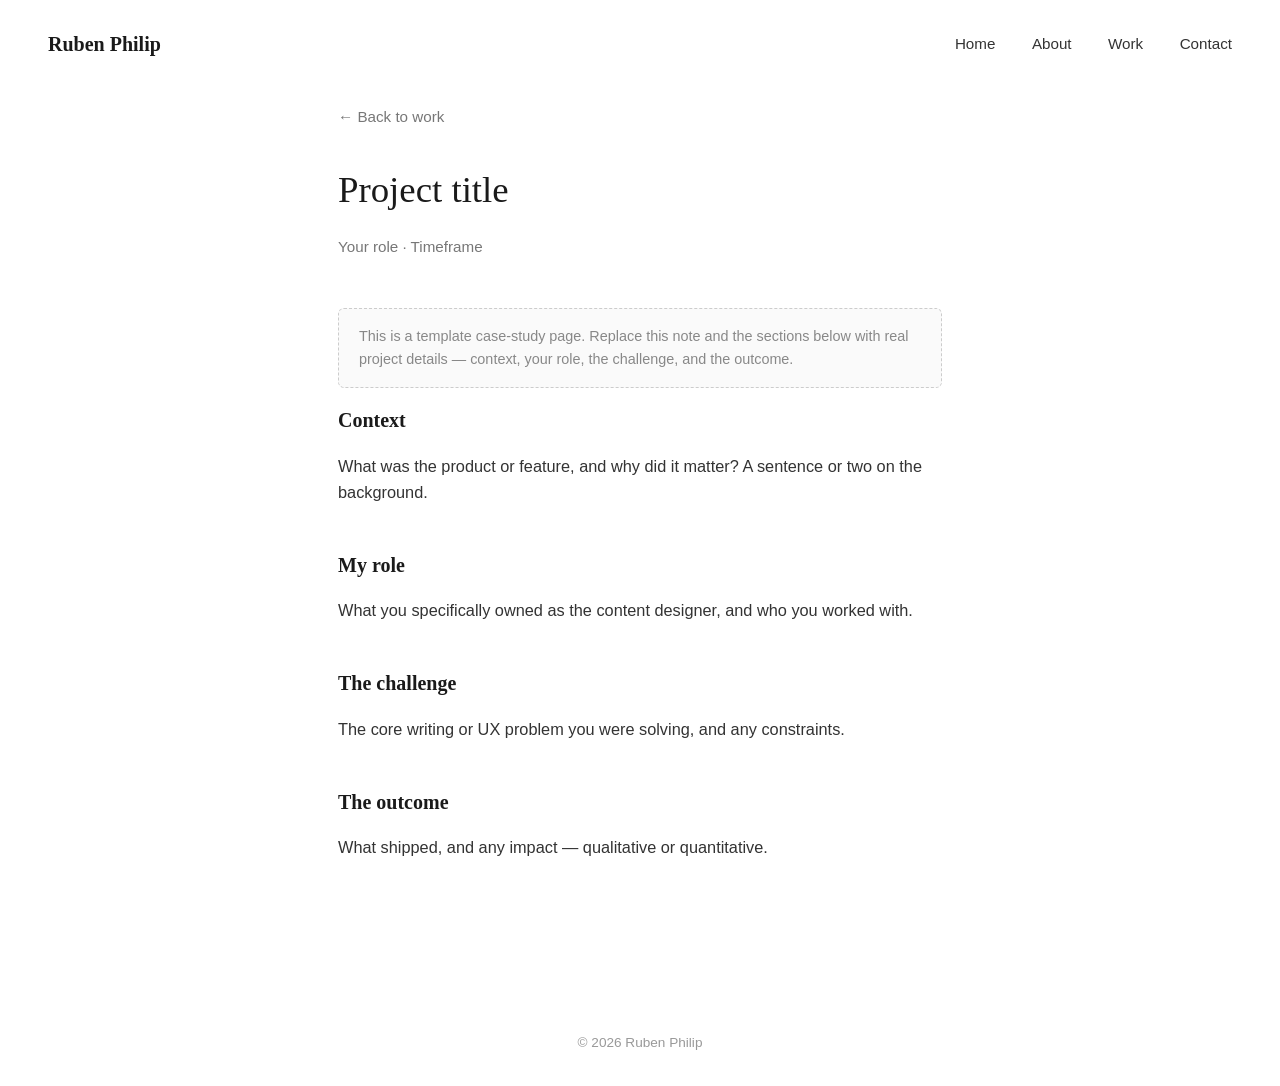
==== work/project-1.html @ 494e3fcb "Create project-1.html" ====
<!DOCTYPE html>
<html lang="en">
<head>
<meta charset="UTF-8">
<meta name="viewport" content="width=device-width, initial-scale=1.0">
<title>Project title – Ruben Philip</title>
<style>
  * { box-sizing: border-box; }
  body {
    margin: 0;
    color: #1a1a1a;
    background: #ffffff;
    font-family: Georgia, 'Times New Roman', serif;
    line-height: 1.6;
  }
  .nav {
    display: flex;
    justify-content: space-between;
    align-items: center;
    padding: 1.75rem 3rem;
    font-family: -apple-system, BlinkMacSystemFont, 'Segoe UI', Arial, sans-serif;
  }
  .nav .brand {
    font-family: Georgia, 'Times New Roman', serif;
    font-weight: 700;
    font-size: 1.25rem;
    color: #1a1a1a;
    text-decoration: none;
  }
  .nav .links a {
    color: #333;
    text-decoration: none;
    margin-left: 2rem;
    font-size: 0.95rem;
  }
  .nav .links a:hover { text-decoration: underline; }

  main {
    max-width: 700px;
    margin: 0 auto;
    padding: 1rem 3rem 6rem;
  }
  .back-link {
    display: inline-block;
    font-family: -apple-system, BlinkMacSystemFont, 'Segoe UI', Arial, sans-serif;
    color: #777;
    text-decoration: none;
    font-size: 0.95rem;
    margin-bottom: 2rem;
  }
  .back-link:hover { color: #1a1a1a; }

  h1 {
    font-size: 2.3rem;
    font-weight: 400;
    margin: 0 0 0.75rem;
  }
  .case-meta {
    font-family: -apple-system, BlinkMacSystemFont, 'Segoe UI', Arial, sans-serif;
    color: #777;
    font-size: 0.95rem;
    margin-bottom: 3rem;
  }

  section { margin-bottom: 2.75rem; }
  section h2 {
    font-size: 1.25rem;
    font-weight: 700;
    margin-bottom: 0.75rem;
  }
  section p {
    font-family: -apple-system, BlinkMacSystemFont, 'Segoe UI', Arial, sans-serif;
    color: #333;
    font-size: 1.02rem;
  }
  .placeholder-note {
    font-family: -apple-system, BlinkMacSystemFont, 'Segoe UI', Arial, sans-serif;
    background: #fafafa;
    border: 1px dashed #ccc;
    padding: 1rem 1.25rem;
    color: #888;
    font-size: 0.9rem;
    border-radius: 6px;
  }

  footer {
    font-family: -apple-system, BlinkMacSystemFont, 'Segoe UI', Arial, sans-serif;
    text-align: center;
    padding: 2rem;
    color: #999;
    font-size: 0.85rem;
  }

  @media (max-width: 720px) {
    .nav { padding: 1.25rem 1.5rem; }
    .nav .links a { margin-left: 1rem; }
    main { padding: 1rem 1.5rem 4rem; }
  }
</style>
</head>
<body>
  <nav class="nav">
    <a class="brand" href="../index.html">Ruben Philip</a>
    <div class="links">
      <a href="../index.html">Home</a>
      <a href="../index.html#about">About</a>
      <a href="../index.html#work">Work</a>
      <a href="../index.html#contact">Contact</a>
    </div>
  </nav>

  <main>
    <a class="back-link" href="../index.html#work">← Back to work</a>
    <h1>Project title</h1>
    <p class="case-meta">Your role · Timeframe</p>

    <div class="placeholder-note">
      This is a template case-study page. Replace this note and the sections below with real project details — context, your role, the challenge, and the outcome.
    </div>

    <section>
      <h2>Context</h2>
      <p>What was the product or feature, and why did it matter? A sentence or two on the background.</p>
    </section>

    <section>
      <h2>My role</h2>
      <p>What you specifically owned as the content designer, and who you worked with.</p>
    </section>

    <section>
      <h2>The challenge</h2>
      <p>The core writing or UX problem you were solving, and any constraints.</p>
    </section>

    <section>
      <h2>The outcome</h2>
      <p>What shipped, and any impact — qualitative or quantitative.</p>
    </section>
  </main>

  <footer>© 2026 Ruben Philip</footer>
</body>
</html>
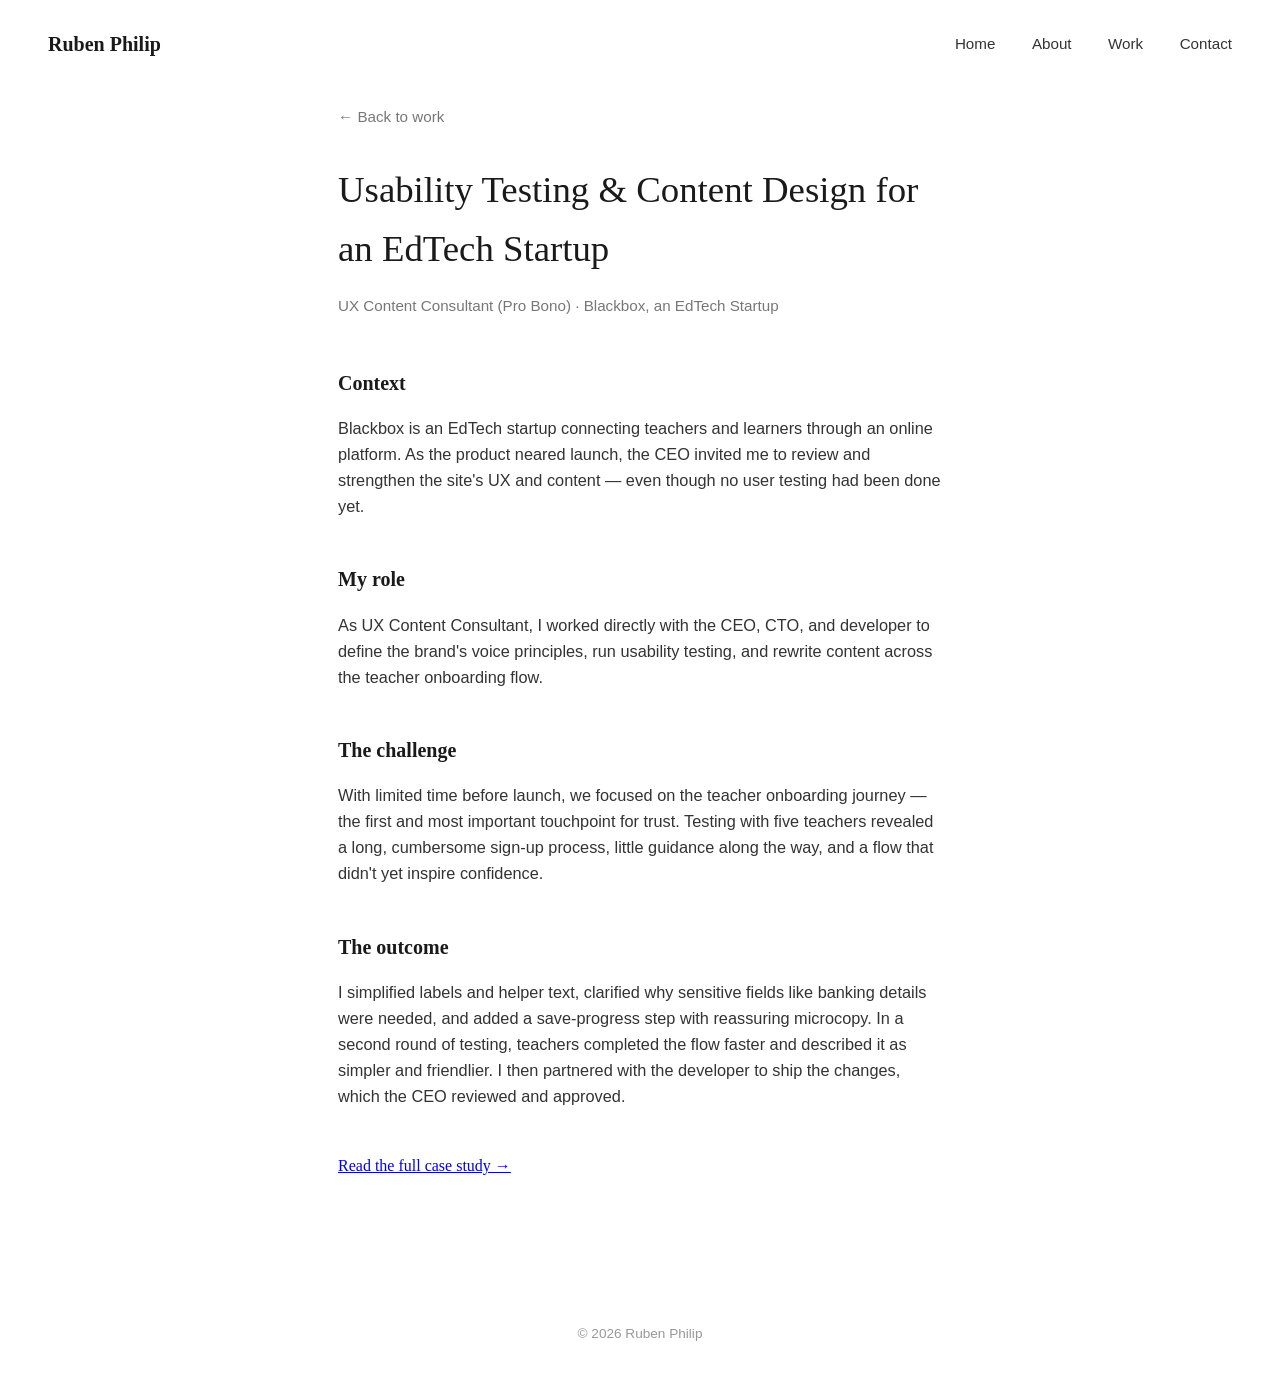
==== commit edea32ab: "Add Blackbox EdTech case study to selected work" ====
--- a/work/project-1.html
+++ b/work/project-1.html
@@ -3,7 +3,7 @@
 <head>
 <meta charset="UTF-8">
 <meta name="viewport" content="width=device-width, initial-scale=1.0">
-<title>Project title – Ruben Philip</title>
+<title>Usability Testing &amp; Content Design for an EdTech Startup – Ruben Philip</title>
 <style>
   * { box-sizing: border-box; }
   body {
@@ -111,32 +111,33 @@
 
   <main>
     <a class="back-link" href="../index.html#work">← Back to work</a>
-    <h1>Project title</h1>
-    <p class="case-meta">Your role · Timeframe</p>
+    <h1>Usability Testing &amp; Content Design for an EdTech Startup</h1>
+    <p class="case-meta">UX Content Consultant (Pro Bono) · Blackbox, an EdTech Startup</p>
 
-    <div class="placeholder-note">
-      This is a template case-study page. Replace this note and the sections below with real project details — context, your role, the challenge, and the outcome.
-    </div>
+    
 
     <section>
       <h2>Context</h2>
-      <p>What was the product or feature, and why did it matter? A sentence or two on the background.</p>
+      <p>Blackbox is an EdTech startup connecting teachers and learners through an online platform. As the product neared launch, the CEO invited me to review and strengthen the site's UX and content — even though no user testing had been done yet.</p>
     </section>
 
     <section>
       <h2>My role</h2>
-      <p>What you specifically owned as the content designer, and who you worked with.</p>
+      <p>As UX Content Consultant, I worked directly with the CEO, CTO, and developer to define the brand's voice principles, run usability testing, and rewrite content across the teacher onboarding flow.</p>
     </section>
 
     <section>
       <h2>The challenge</h2>
-      <p>The core writing or UX problem you were solving, and any constraints.</p>
+      <p>With limited time before launch, we focused on the teacher onboarding journey — the first and most important touchpoint for trust. Testing with five teachers revealed a long, cumbersome sign-up process, little guidance along the way, and a flow that didn't yet inspire confidence.</p>
     </section>
 
     <section>
       <h2>The outcome</h2>
-      <p>What shipped, and any impact — qualitative or quantitative.</p>
+      <p>I simplified labels and helper text, clarified why sensitive fields like banking details were needed, and added a save-progress step with reassuring microcopy. In a second round of testing, teachers completed the flow faster and described it as simpler and friendlier. I then partnered with the developer to ship the changes, which the CEO reviewed and approved.</p>
     </section>
+  
+
+    <p><a href="https://app.notion.com/p/rubenphilip/Usability-test-content-design-for-an-Edtech-start-up-24dbe8a8b9c180d9adfbd2ab89813bd7" target="_blank" rel="noopener">Read the full case study →</a></p>
   </main>
 
   <footer>© 2026 Ruben Philip</footer>
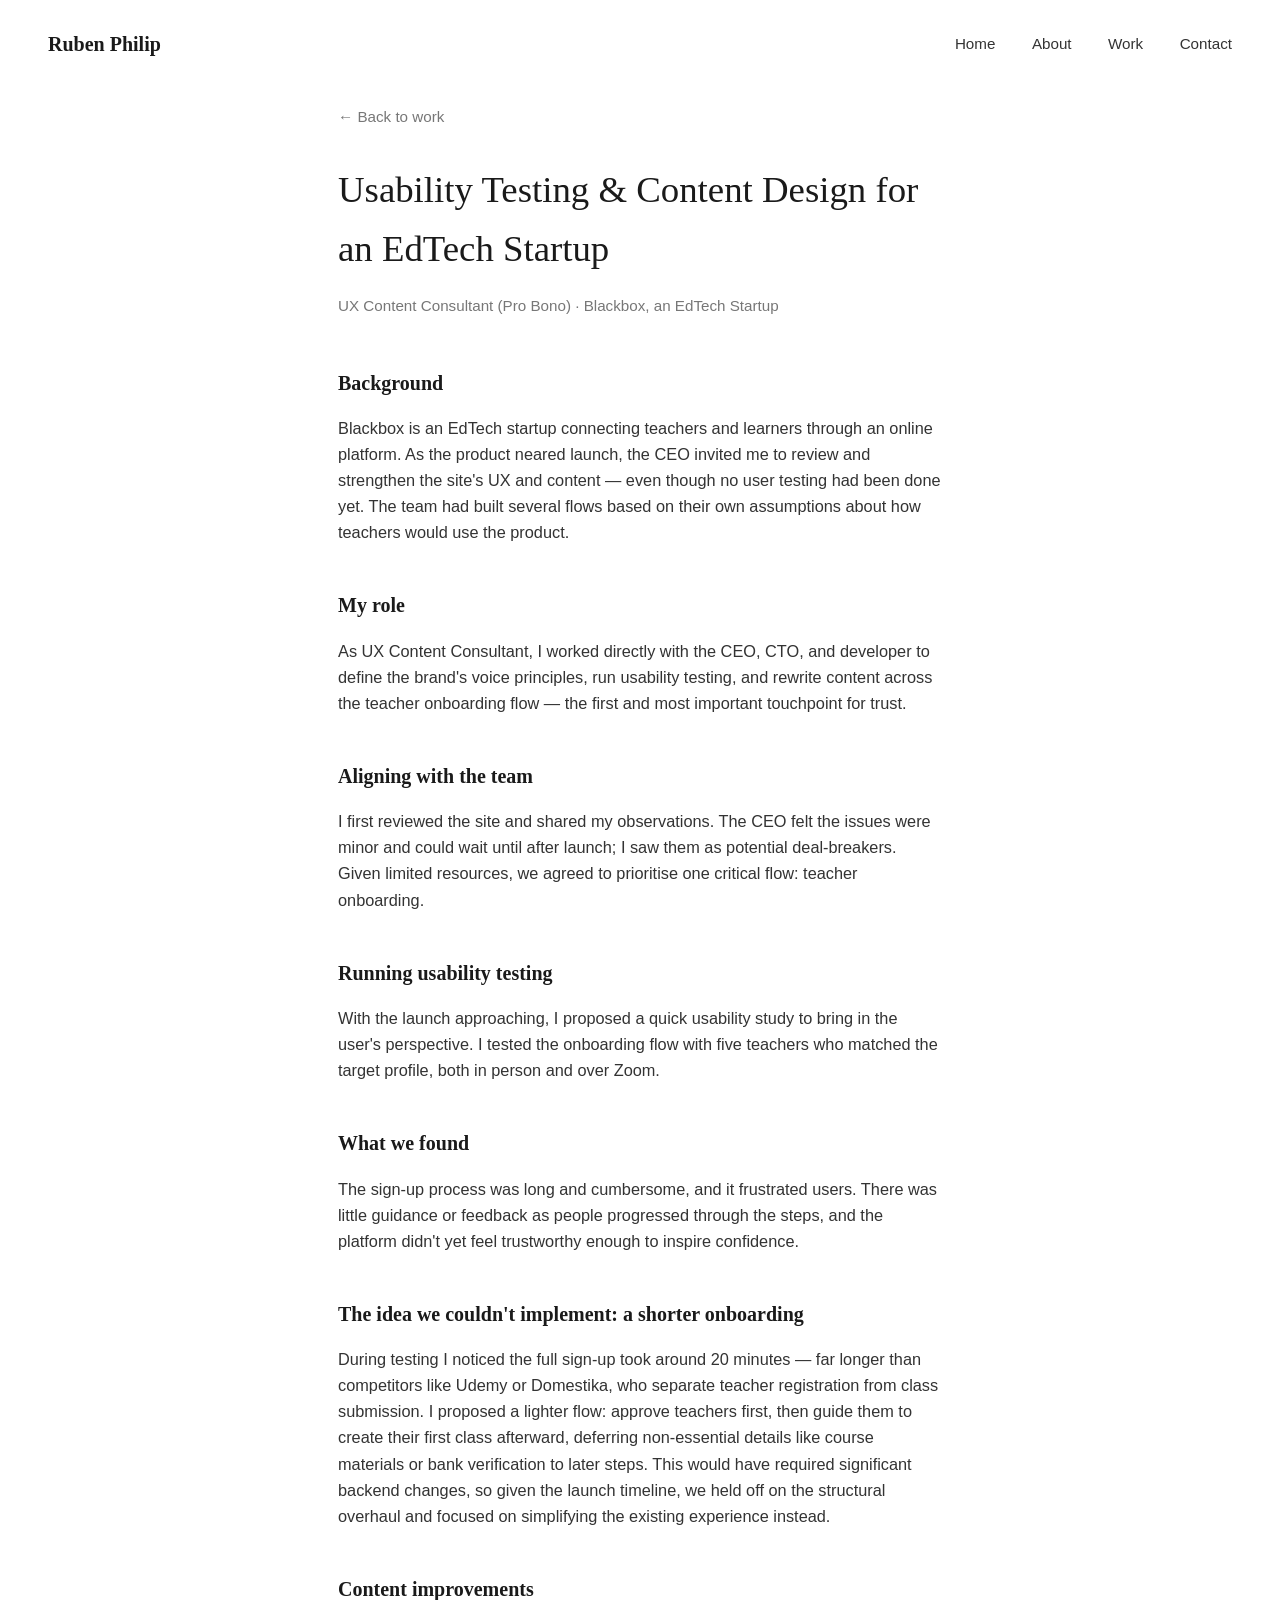
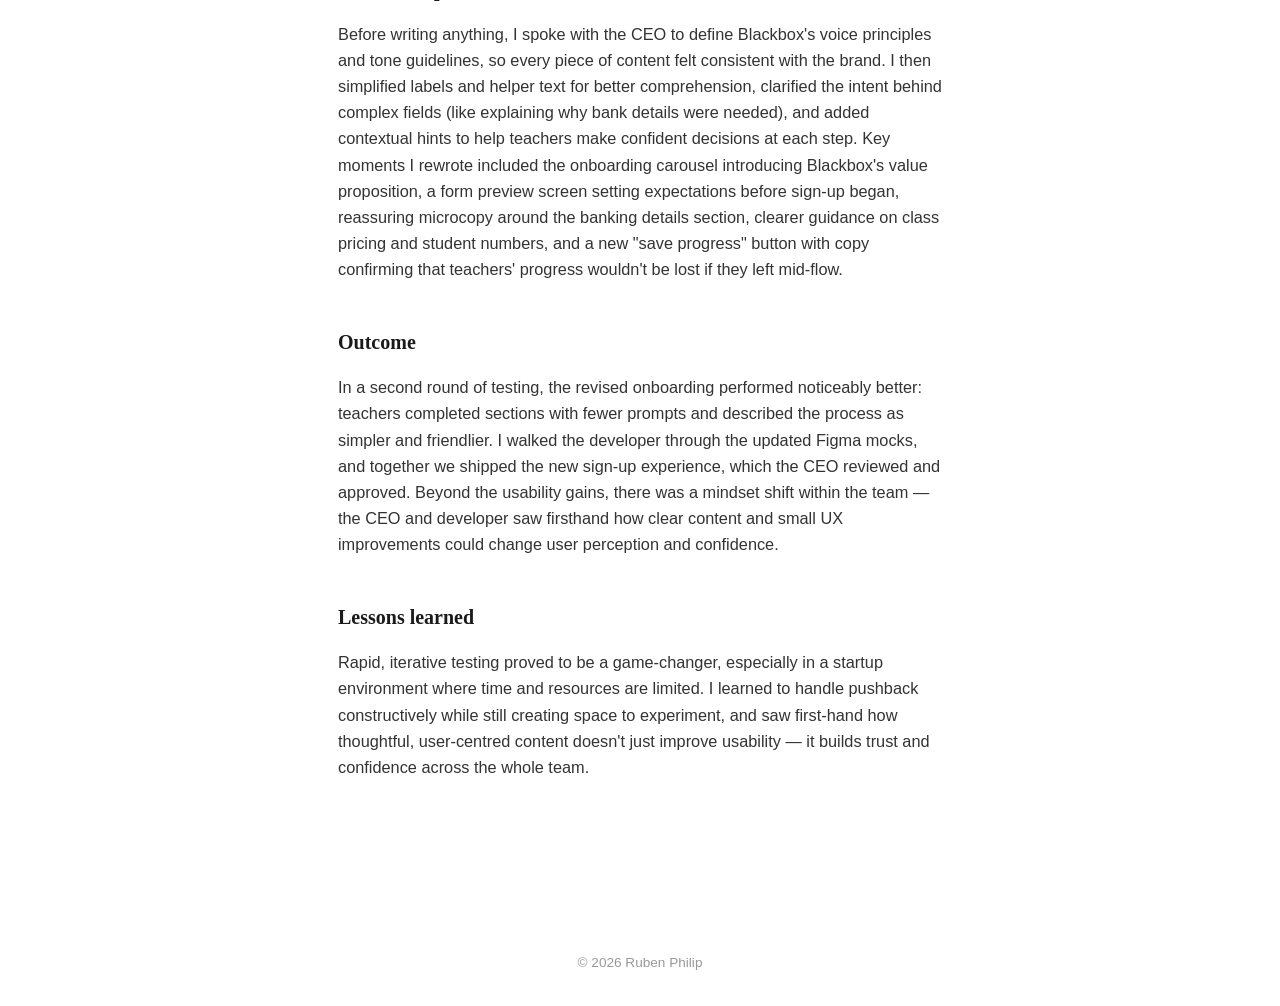
==== commit 9eaa45a7: "Expand case study with full Blackbox content, remove external link" ====
--- a/work/project-1.html
+++ b/work/project-1.html
@@ -114,30 +114,51 @@
     <h1>Usability Testing &amp; Content Design for an EdTech Startup</h1>
     <p class="case-meta">UX Content Consultant (Pro Bono) · Blackbox, an EdTech Startup</p>
 
-    
-
     <section>
-      <h2>Context</h2>
-      <p>Blackbox is an EdTech startup connecting teachers and learners through an online platform. As the product neared launch, the CEO invited me to review and strengthen the site's UX and content — even though no user testing had been done yet.</p>
+      <h2>Background</h2>
+      <p>Blackbox is an EdTech startup connecting teachers and learners through an online platform. As the product neared launch, the CEO invited me to review and strengthen the site's UX and content — even though no user testing had been done yet. The team had built several flows based on their own assumptions about how teachers would use the product.</p>
     </section>
 
     <section>
       <h2>My role</h2>
-      <p>As UX Content Consultant, I worked directly with the CEO, CTO, and developer to define the brand's voice principles, run usability testing, and rewrite content across the teacher onboarding flow.</p>
+      <p>As UX Content Consultant, I worked directly with the CEO, CTO, and developer to define the brand's voice principles, run usability testing, and rewrite content across the teacher onboarding flow — the first and most important touchpoint for trust.</p>
     </section>
 
     <section>
-      <h2>The challenge</h2>
-      <p>With limited time before launch, we focused on the teacher onboarding journey — the first and most important touchpoint for trust. Testing with five teachers revealed a long, cumbersome sign-up process, little guidance along the way, and a flow that didn't yet inspire confidence.</p>
+      <h2>Aligning with the team</h2>
+      <p>I first reviewed the site and shared my observations. The CEO felt the issues were minor and could wait until after launch; I saw them as potential deal-breakers. Given limited resources, we agreed to prioritise one critical flow: teacher onboarding.</p>
     </section>
 
     <section>
-      <h2>The outcome</h2>
-      <p>I simplified labels and helper text, clarified why sensitive fields like banking details were needed, and added a save-progress step with reassuring microcopy. In a second round of testing, teachers completed the flow faster and described it as simpler and friendlier. I then partnered with the developer to ship the changes, which the CEO reviewed and approved.</p>
+      <h2>Running usability testing</h2>
+      <p>With the launch approaching, I proposed a quick usability study to bring in the user's perspective. I tested the onboarding flow with five teachers who matched the target profile, both in person and over Zoom.</p>
     </section>
-  
 
-    <p><a href="https://app.notion.com/p/rubenphilip/Usability-test-content-design-for-an-Edtech-start-up-24dbe8a8b9c180d9adfbd2ab89813bd7" target="_blank" rel="noopener">Read the full case study →</a></p>
+    <section>
+      <h2>What we found</h2>
+      <p>The sign-up process was long and cumbersome, and it frustrated users. There was little guidance or feedback as people progressed through the steps, and the platform didn't yet feel trustworthy enough to inspire confidence.</p>
+    </section>
+
+    <section>
+      <h2>The idea we couldn't implement: a shorter onboarding</h2>
+      <p>During testing I noticed the full sign-up took around 20 minutes — far longer than competitors like Udemy or Domestika, who separate teacher registration from class submission. I proposed a lighter flow: approve teachers first, then guide them to create their first class afterward, deferring non-essential details like course materials or bank verification to later steps. This would have required significant backend changes, so given the launch timeline, we held off on the structural overhaul and focused on simplifying the existing experience instead.</p>
+    </section>
+
+    <section>
+      <h2>Content improvements</h2>
+      <p>Before writing anything, I spoke with the CEO to define Blackbox's voice principles and tone guidelines, so every piece of content felt consistent with the brand. I then simplified labels and helper text for better comprehension, clarified the intent behind complex fields (like explaining why bank details were needed), and added contextual hints to help teachers make confident decisions at each step. Key moments I rewrote included the onboarding carousel introducing Blackbox's value proposition, a form preview screen setting expectations before sign-up began, reassuring microcopy around the banking details section, clearer guidance on class pricing and student numbers, and a new "save progress" button with copy confirming that teachers' progress wouldn't be lost if they left mid-flow.</p>
+    </section>
+
+    <section>
+      <h2>Outcome</h2>
+      <p>In a second round of testing, the revised onboarding performed noticeably better: teachers completed sections with fewer prompts and described the process as simpler and friendlier. I walked the developer through the updated Figma mocks, and together we shipped the new sign-up experience, which the CEO reviewed and approved. Beyond the usability gains, there was a mindset shift within the team — the CEO and developer saw firsthand how clear content and small UX improvements could change user perception and confidence.</p>
+    </section>
+
+    <section>
+      <h2>Lessons learned</h2>
+      <p>Rapid, iterative testing proved to be a game-changer, especially in a startup environment where time and resources are limited. I learned to handle pushback constructively while still creating space to experiment, and saw first-hand how thoughtful, user-centred content doesn't just improve usability — it builds trust and confidence across the whole team.</p>
+    </section>
+
   </main>
 
   <footer>© 2026 Ruben Philip</footer>
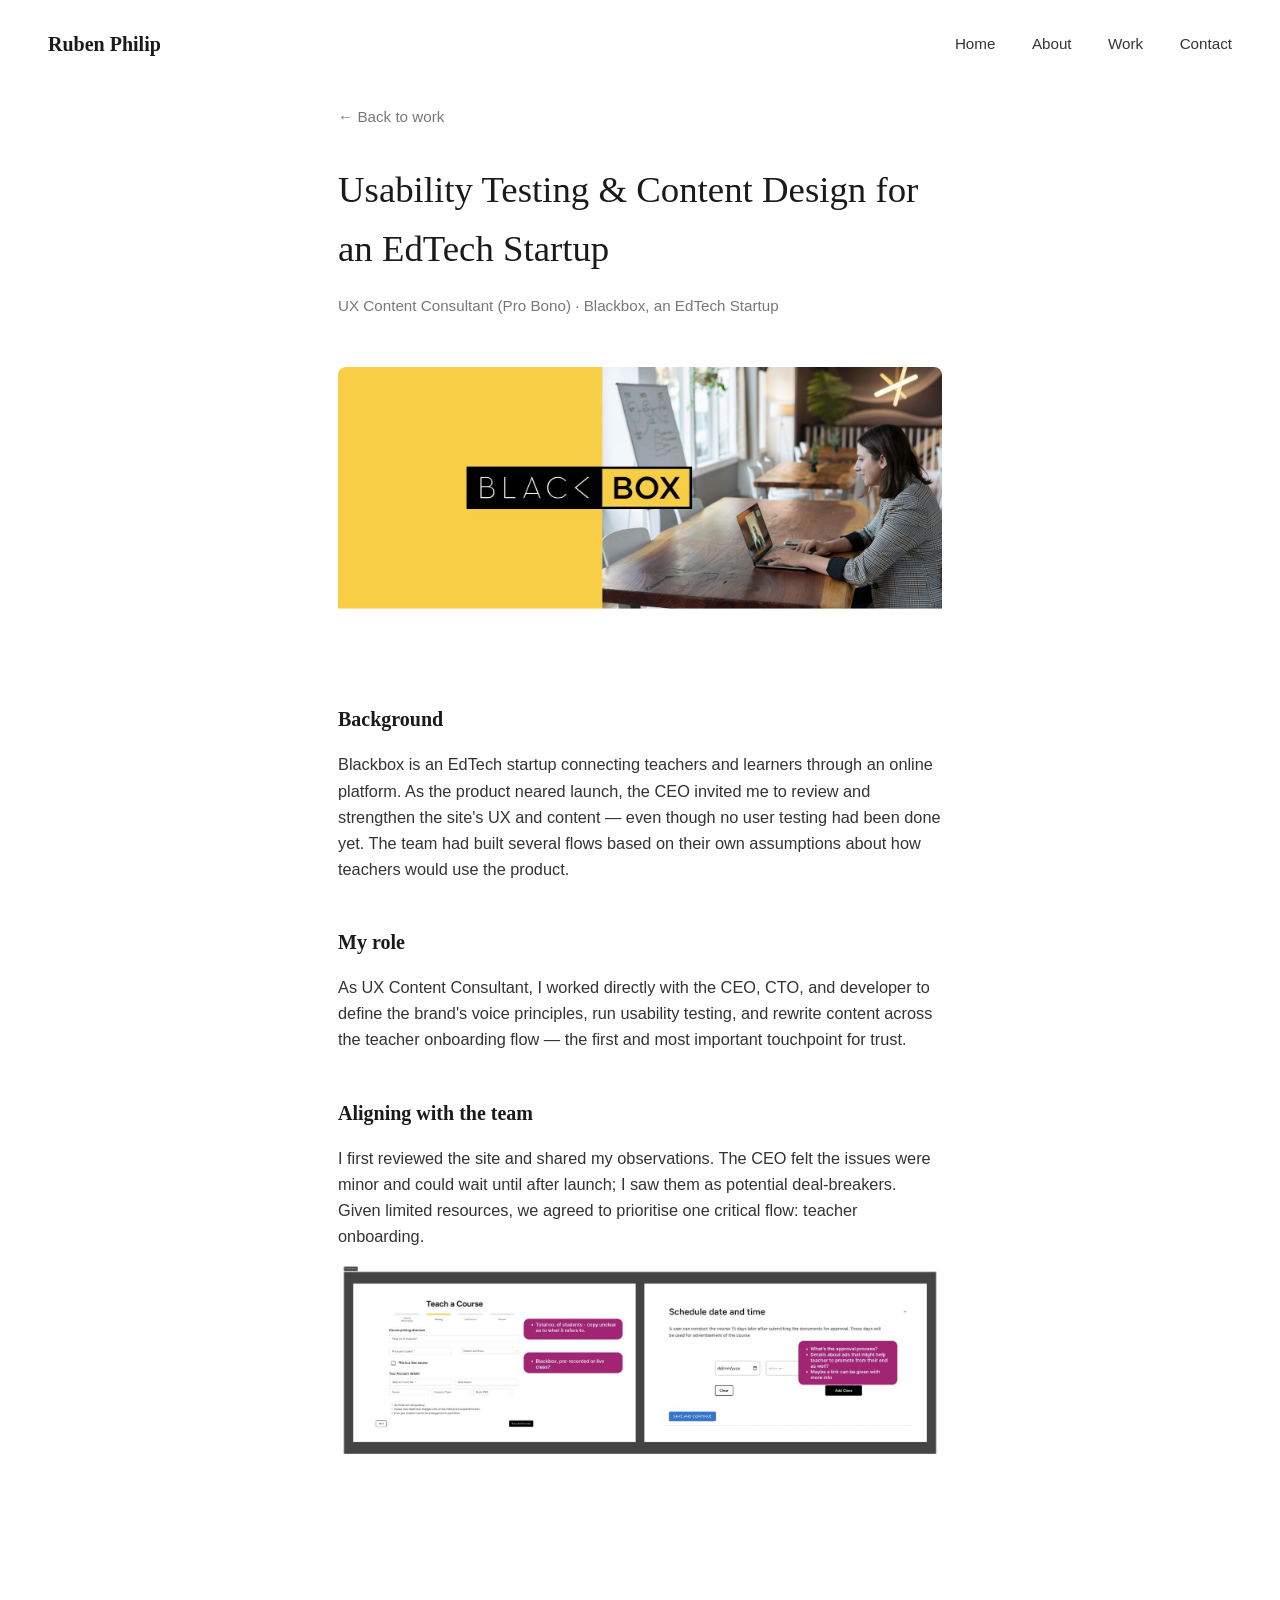
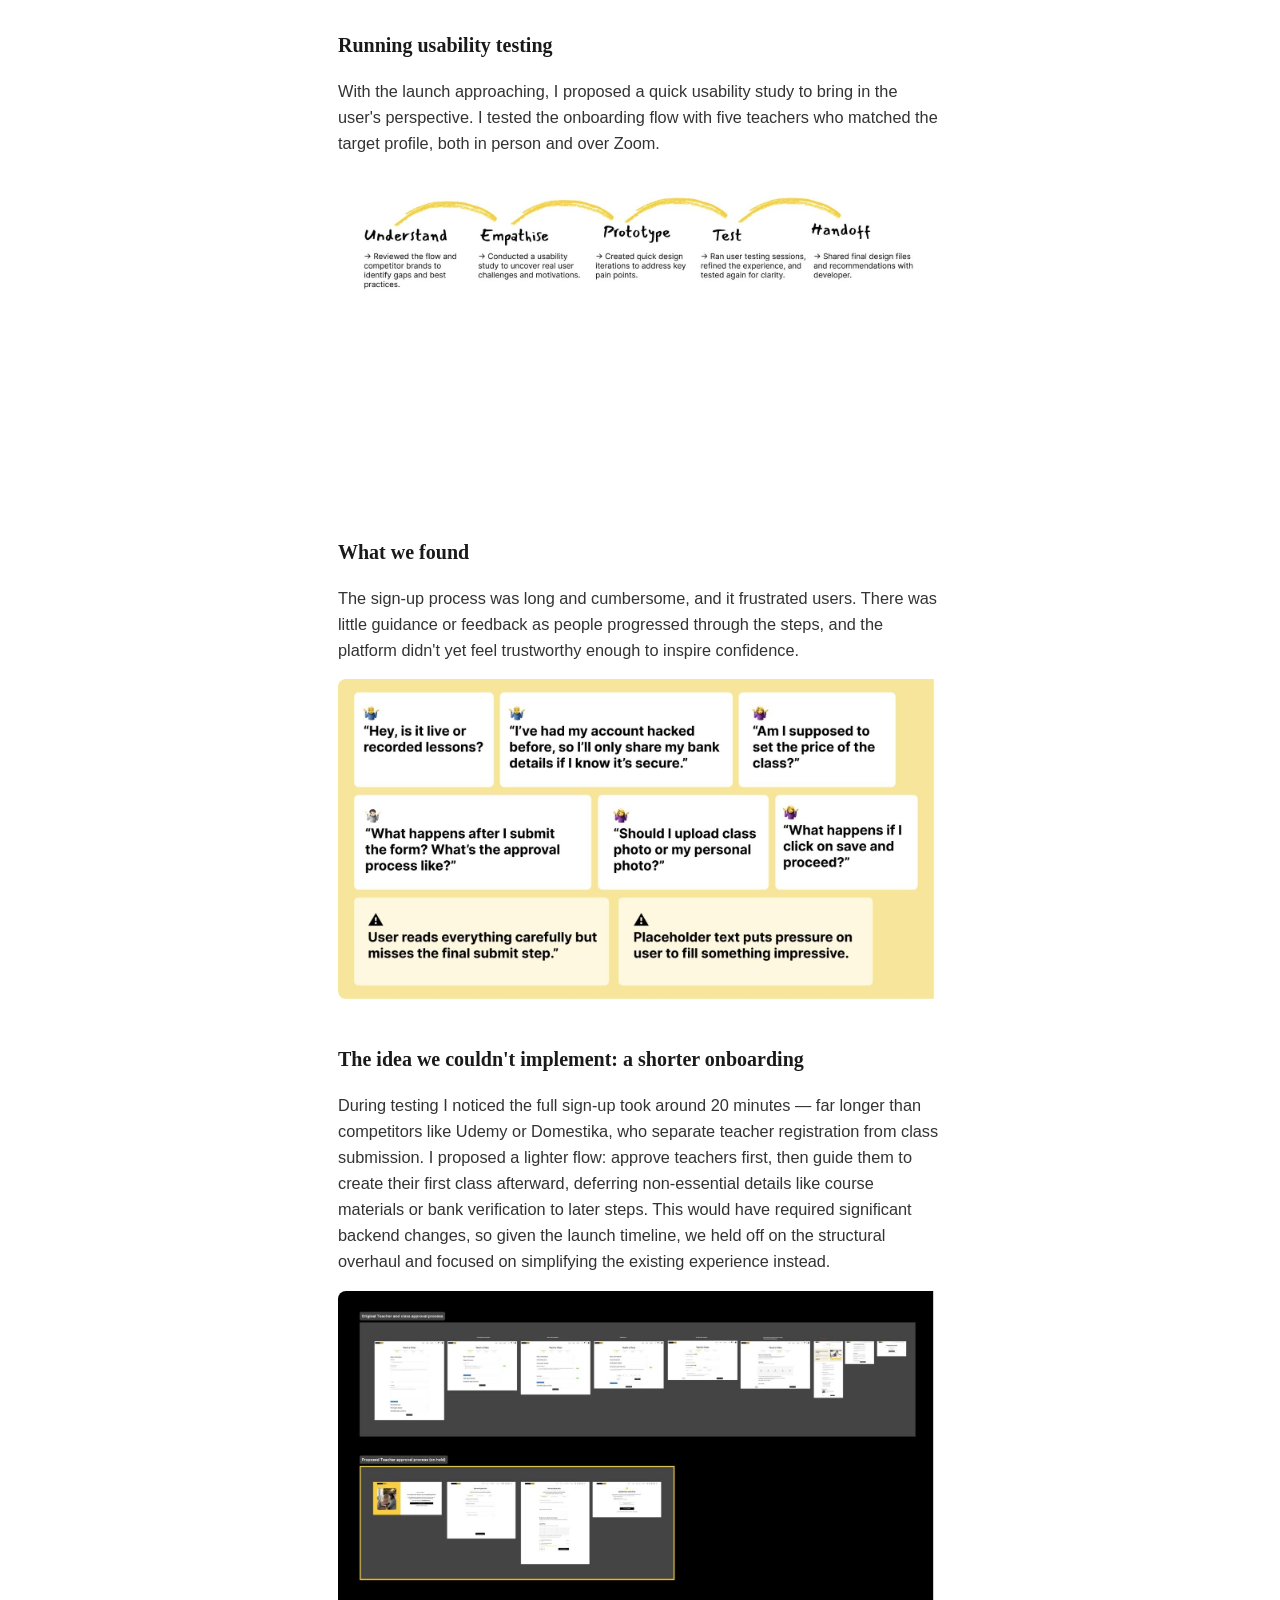
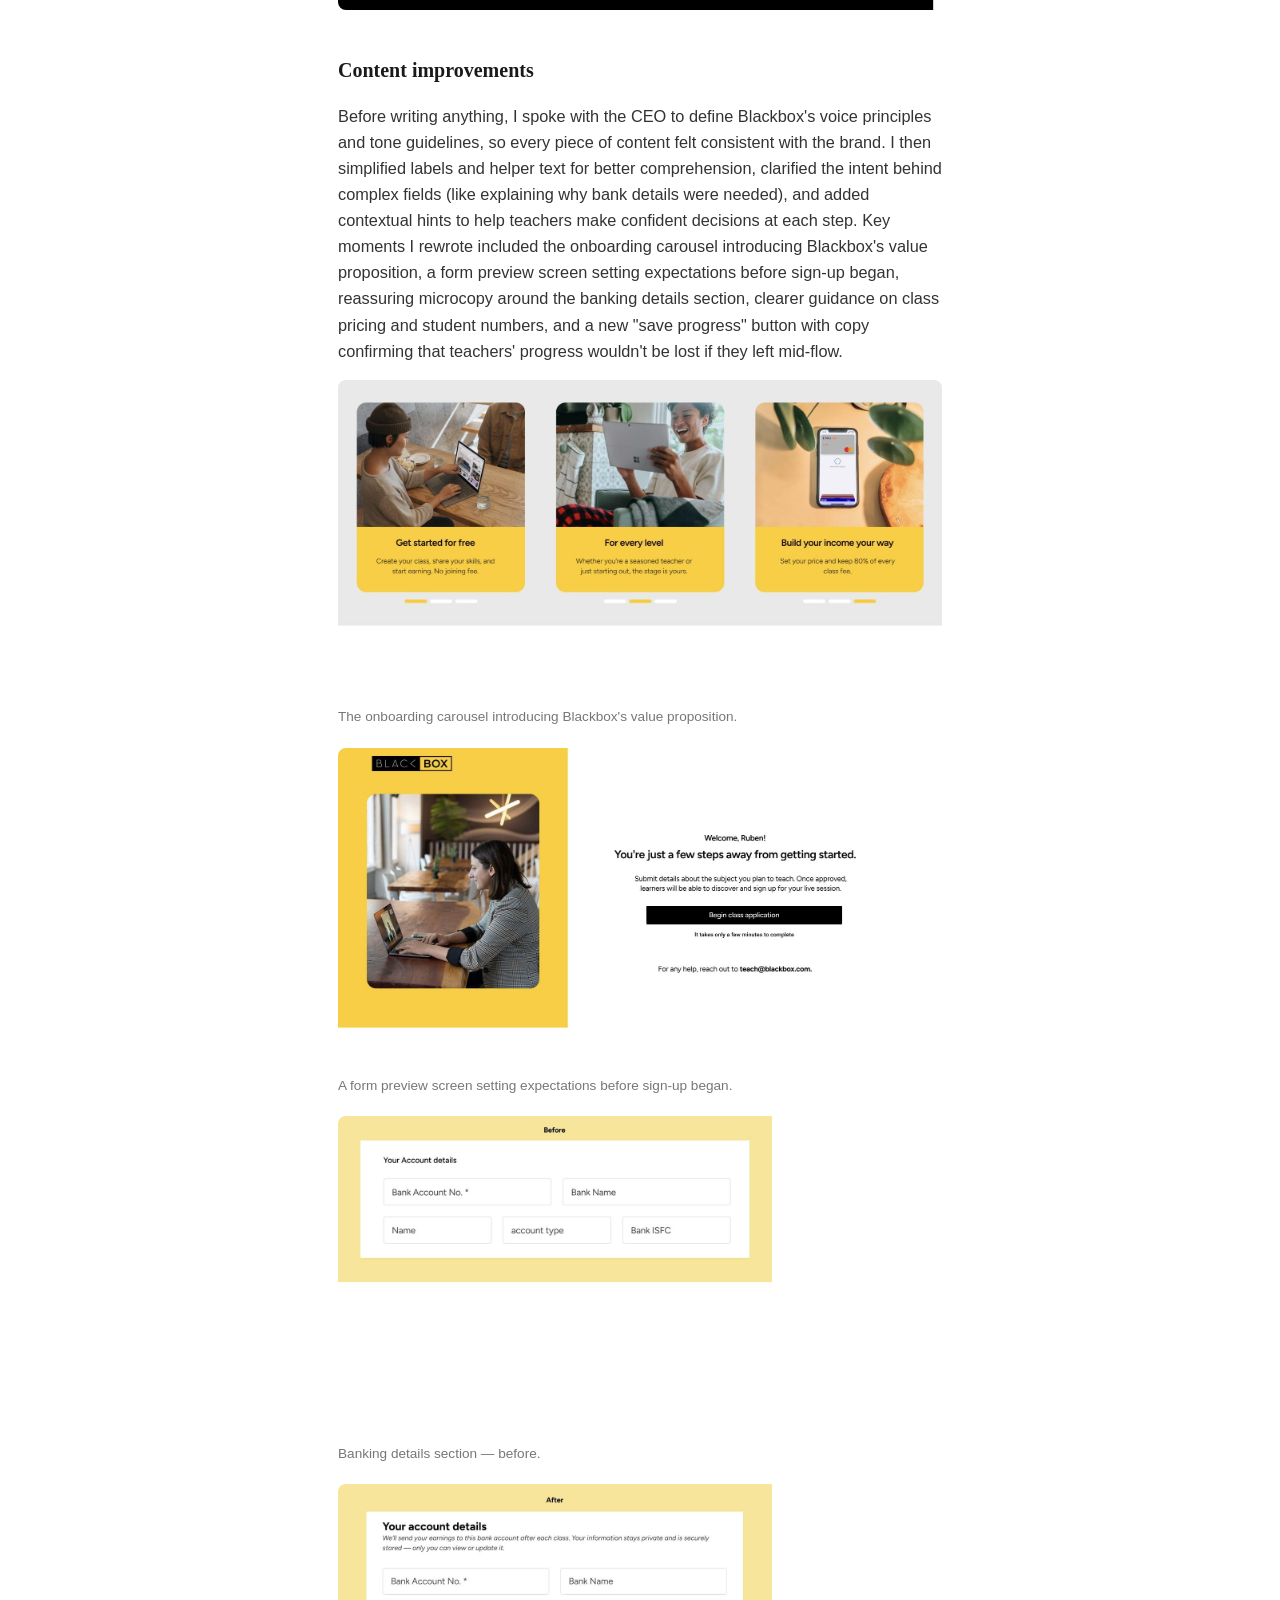
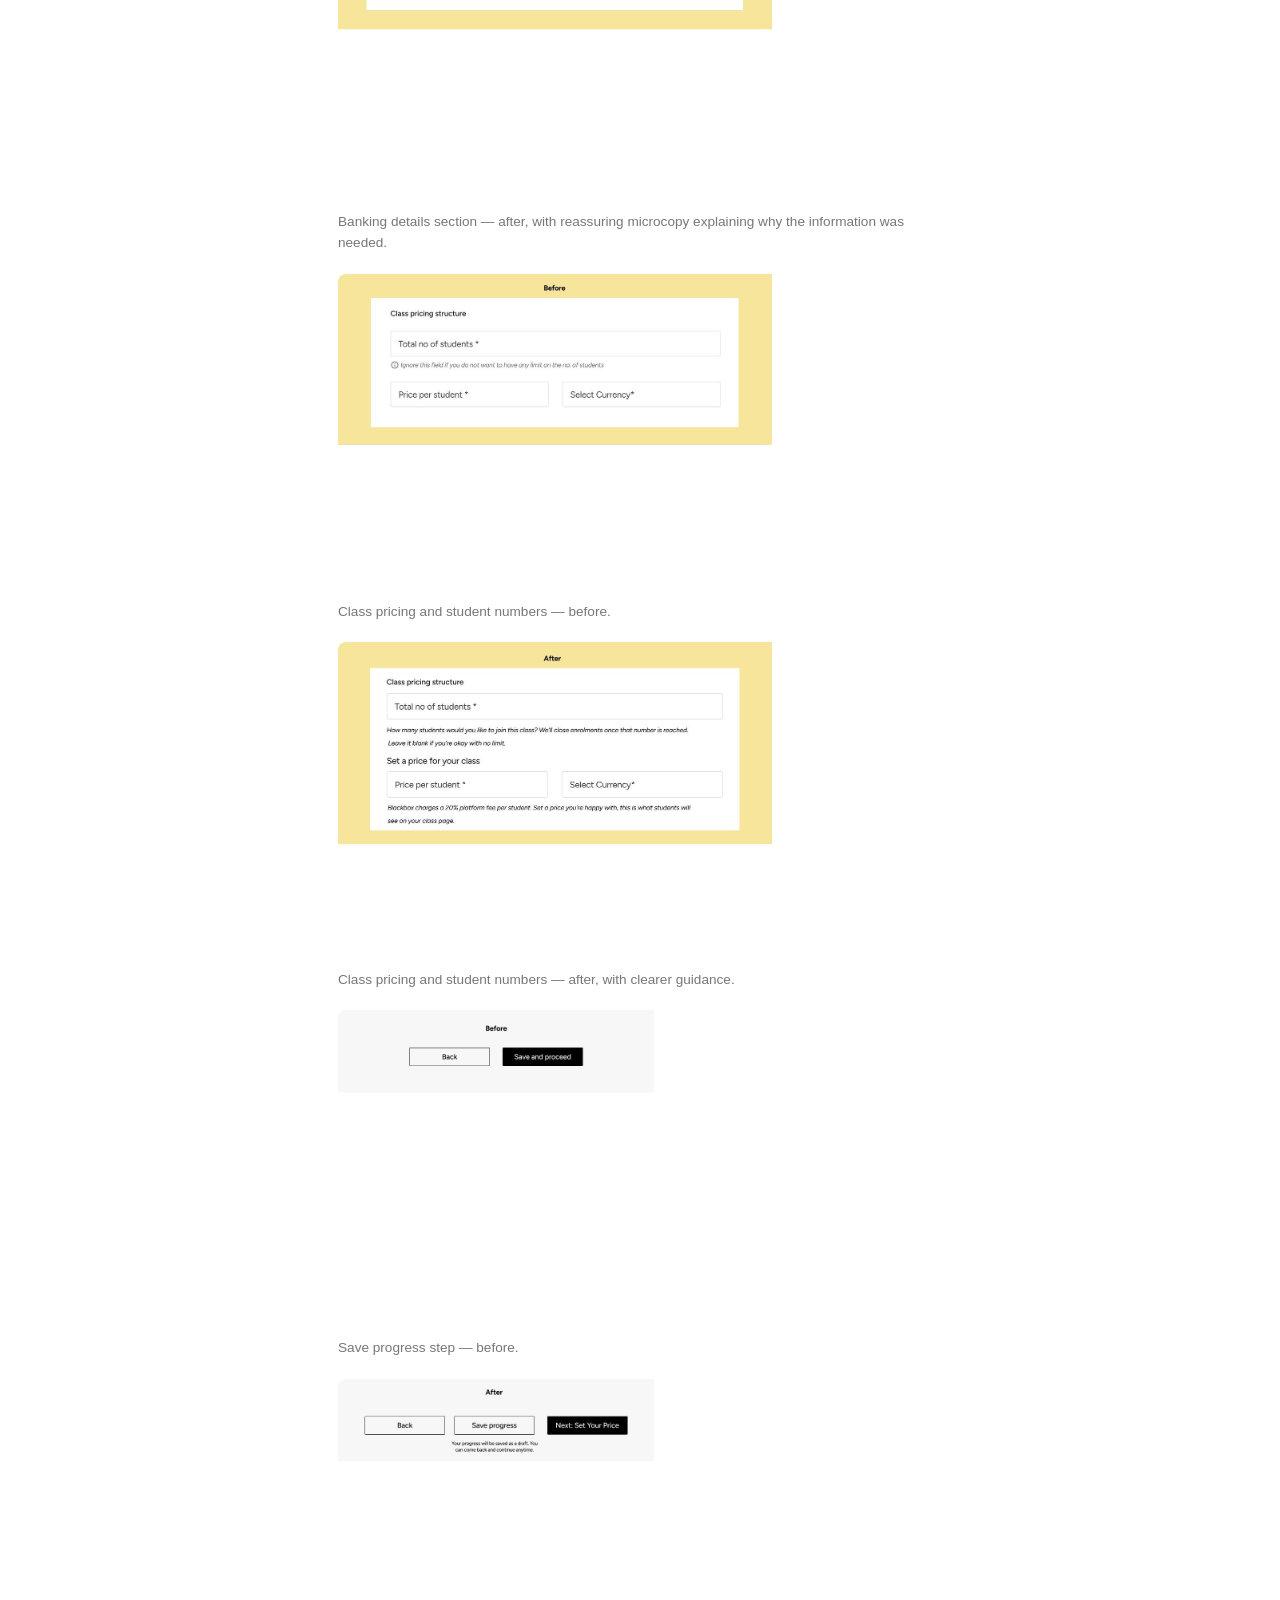
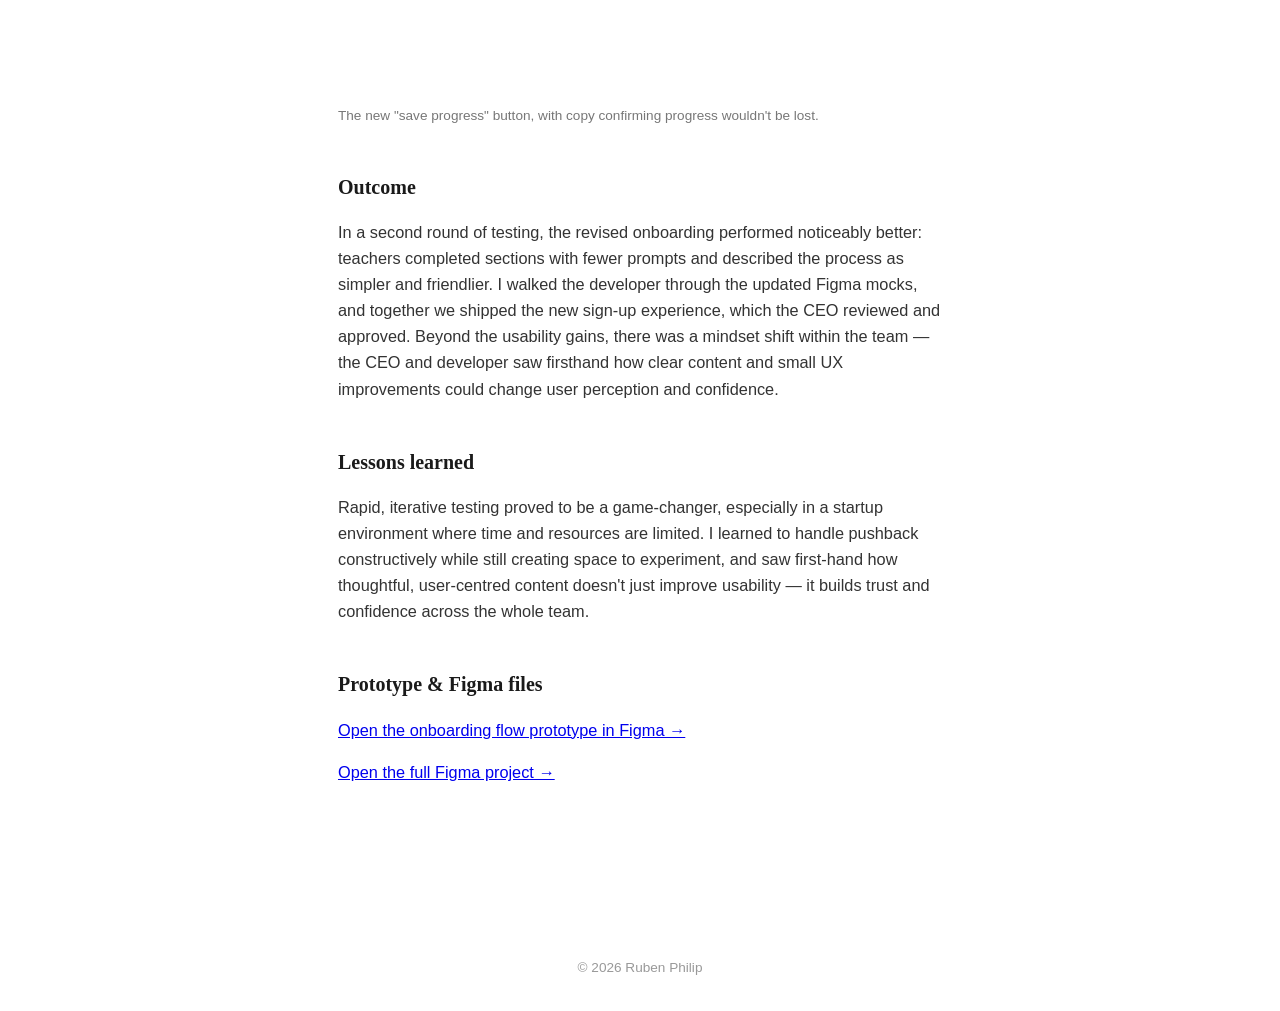
==== commit 3bd80057: "Embed case study images and Figma links in project-1.html" ====
--- a/work/project-1.html
+++ b/work/project-1.html
@@ -114,6 +114,8 @@
     <h1>Usability Testing &amp; Content Design for an EdTech Startup</h1>
     <p class="case-meta">UX Content Consultant (Pro Bono) · Blackbox, an EdTech Startup</p>
 
+    <img src="images/blackbox-cover.png" alt="Blackbox product cover" style="max-width:100%;border-radius:8px;margin:1rem 0;display:block;">
+
     <section>
       <h2>Background</h2>
       <p>Blackbox is an EdTech startup connecting teachers and learners through an online platform. As the product neared launch, the CEO invited me to review and strengthen the site's UX and content — even though no user testing had been done yet. The team had built several flows based on their own assumptions about how teachers would use the product.</p>
@@ -127,26 +129,52 @@
     <section>
       <h2>Aligning with the team</h2>
       <p>I first reviewed the site and shared my observations. The CEO felt the issues were minor and could wait until after launch; I saw them as potential deal-breakers. Given limited resources, we agreed to prioritise one critical flow: teacher onboarding.</p>
+    <img src="images/content-review.png" alt="Reviewing Blackbox content and flows with the team" style="max-width:100%;border-radius:8px;margin:1rem 0;display:block;">
     </section>
 
     <section>
       <h2>Running usability testing</h2>
       <p>With the launch approaching, I proposed a quick usability study to bring in the user's perspective. I tested the onboarding flow with five teachers who matched the target profile, both in person and over Zoom.</p>
+    <img src="images/process-diagram.png" alt="Usability testing process diagram" style="max-width:100%;border-radius:8px;margin:1rem 0;display:block;">
     </section>
 
     <section>
       <h2>What we found</h2>
       <p>The sign-up process was long and cumbersome, and it frustrated users. There was little guidance or feedback as people progressed through the steps, and the platform didn't yet feel trustworthy enough to inspire confidence.</p>
+    <img src="images/user-feedback-highlights.png" alt="Highlights from teacher usability feedback" style="max-width:100%;border-radius:8px;margin:1rem 0;display:block;">
     </section>
 
     <section>
       <h2>The idea we couldn't implement: a shorter onboarding</h2>
       <p>During testing I noticed the full sign-up took around 20 minutes — far longer than competitors like Udemy or Domestika, who separate teacher registration from class submission. I proposed a lighter flow: approve teachers first, then guide them to create their first class afterward, deferring non-essential details like course materials or bank verification to later steps. This would have required significant backend changes, so given the launch timeline, we held off on the structural overhaul and focused on simplifying the existing experience instead.</p>
+    <img src="images/shorter-onboarding-proposal.png" alt="Proposed shorter onboarding flow" style="max-width:100%;border-radius:8px;margin:1rem 0;display:block;">
     </section>
 
     <section>
       <h2>Content improvements</h2>
       <p>Before writing anything, I spoke with the CEO to define Blackbox's voice principles and tone guidelines, so every piece of content felt consistent with the brand. I then simplified labels and helper text for better comprehension, clarified the intent behind complex fields (like explaining why bank details were needed), and added contextual hints to help teachers make confident decisions at each step. Key moments I rewrote included the onboarding carousel introducing Blackbox's value proposition, a form preview screen setting expectations before sign-up began, reassuring microcopy around the banking details section, clearer guidance on class pricing and student numbers, and a new "save progress" button with copy confirming that teachers' progress wouldn't be lost if they left mid-flow.</p>
+
+      <img src="images/onboarding-carousel.png" alt="Onboarding carousel introducing Blackbox" style="max-width:100%;border-radius:8px;margin:0.5rem 0 0;display:block;">
+      <p style="font-family:-apple-system,BlinkMacSystemFont,'Segoe UI',Arial,sans-serif;color:#777;font-size:0.85rem;margin:0.4rem 0 1.25rem;">The onboarding carousel introducing Blackbox's value proposition.</p>
+
+      <img src="images/form-preview-page.png" alt="Form preview screen" style="max-width:100%;border-radius:8px;margin:0.5rem 0 0;display:block;">
+      <p style="font-family:-apple-system,BlinkMacSystemFont,'Segoe UI',Arial,sans-serif;color:#777;font-size:0.85rem;margin:0.4rem 0 1.25rem;">A form preview screen setting expectations before sign-up began.</p>
+
+      <img src="images/banking-details-before.png" alt="Banking details section before content changes" style="max-width:100%;border-radius:8px;margin:0.5rem 0 0;display:block;">
+      <p style="font-family:-apple-system,BlinkMacSystemFont,'Segoe UI',Arial,sans-serif;color:#777;font-size:0.85rem;margin:0.4rem 0 1.25rem;">Banking details section — before.</p>
+      <img src="images/banking-details-after.png" alt="Banking details section after content changes" style="max-width:100%;border-radius:8px;margin:0.5rem 0 0;display:block;">
+      <p style="font-family:-apple-system,BlinkMacSystemFont,'Segoe UI',Arial,sans-serif;color:#777;font-size:0.85rem;margin:0.4rem 0 1.25rem;">Banking details section — after, with reassuring microcopy explaining why the information was needed.</p>
+
+      <img src="images/class-pricing-before.png" alt="Class pricing step before content changes" style="max-width:100%;border-radius:8px;margin:0.5rem 0 0;display:block;">
+      <p style="font-family:-apple-system,BlinkMacSystemFont,'Segoe UI',Arial,sans-serif;color:#777;font-size:0.85rem;margin:0.4rem 0 1.25rem;">Class pricing and student numbers — before.</p>
+      <img src="images/class-pricing-after.png" alt="Class pricing step after content changes" style="max-width:100%;border-radius:8px;margin:0.5rem 0 0;display:block;">
+      <p style="font-family:-apple-system,BlinkMacSystemFont,'Segoe UI',Arial,sans-serif;color:#777;font-size:0.85rem;margin:0.4rem 0 1.25rem;">Class pricing and student numbers — after, with clearer guidance.</p>
+
+      <img src="images/save-progress-before.png" alt="Save progress step before content changes" style="max-width:100%;border-radius:8px;margin:0.5rem 0 0;display:block;">
+      <p style="font-family:-apple-system,BlinkMacSystemFont,'Segoe UI',Arial,sans-serif;color:#777;font-size:0.85rem;margin:0.4rem 0 1.25rem;">Save progress step — before.</p>
+      <img src="images/save-progress-after.png" alt="Save progress step after content changes" style="max-width:100%;border-radius:8px;margin:0.5rem 0 0;display:block;">
+      <p style="font-family:-apple-system,BlinkMacSystemFont,'Segoe UI',Arial,sans-serif;color:#777;font-size:0.85rem;margin:0.4rem 0 1.25rem;">The new "save progress" button, with copy confirming progress wouldn't be lost.</p>
+    
     </section>
 
     <section>
@@ -157,6 +185,16 @@
     <section>
       <h2>Lessons learned</h2>
       <p>Rapid, iterative testing proved to be a game-changer, especially in a startup environment where time and resources are limited. I learned to handle pushback constructively while still creating space to experiment, and saw first-hand how thoughtful, user-centred content doesn't just improve usability — it builds trust and confidence across the whole team.</p>
+    </section>
+
+  <section>
+      <h2>Prototype &amp; Figma files</h2>
+      <p>
+        <a href="https://www.figma.com/proto/69yoaSlaop0ayTHxi15B5r/Blackbox?node-id=730-5357&amp;p=f&amp;t=YcZJvv2Wg4r5YI5m-1&amp;scaling=scale-down-width&amp;content-scaling=fixed&amp;page-id=730:5356&amp;starting-point-node-id=730:5357" target="_blank" rel="noopener">Open the onboarding flow prototype in Figma →</a>
+      </p>
+      <p>
+        <a href="https://www.figma.com/design/8H9RwYhHHGHROJMBtuU1MP/BlackBox-Folio?node-id=0-1&amp;t=NucKrbljth66kfPS-1" target="_blank" rel="noopener">Open the full Figma project →</a>
+      </p>
     </section>
 
   </main>
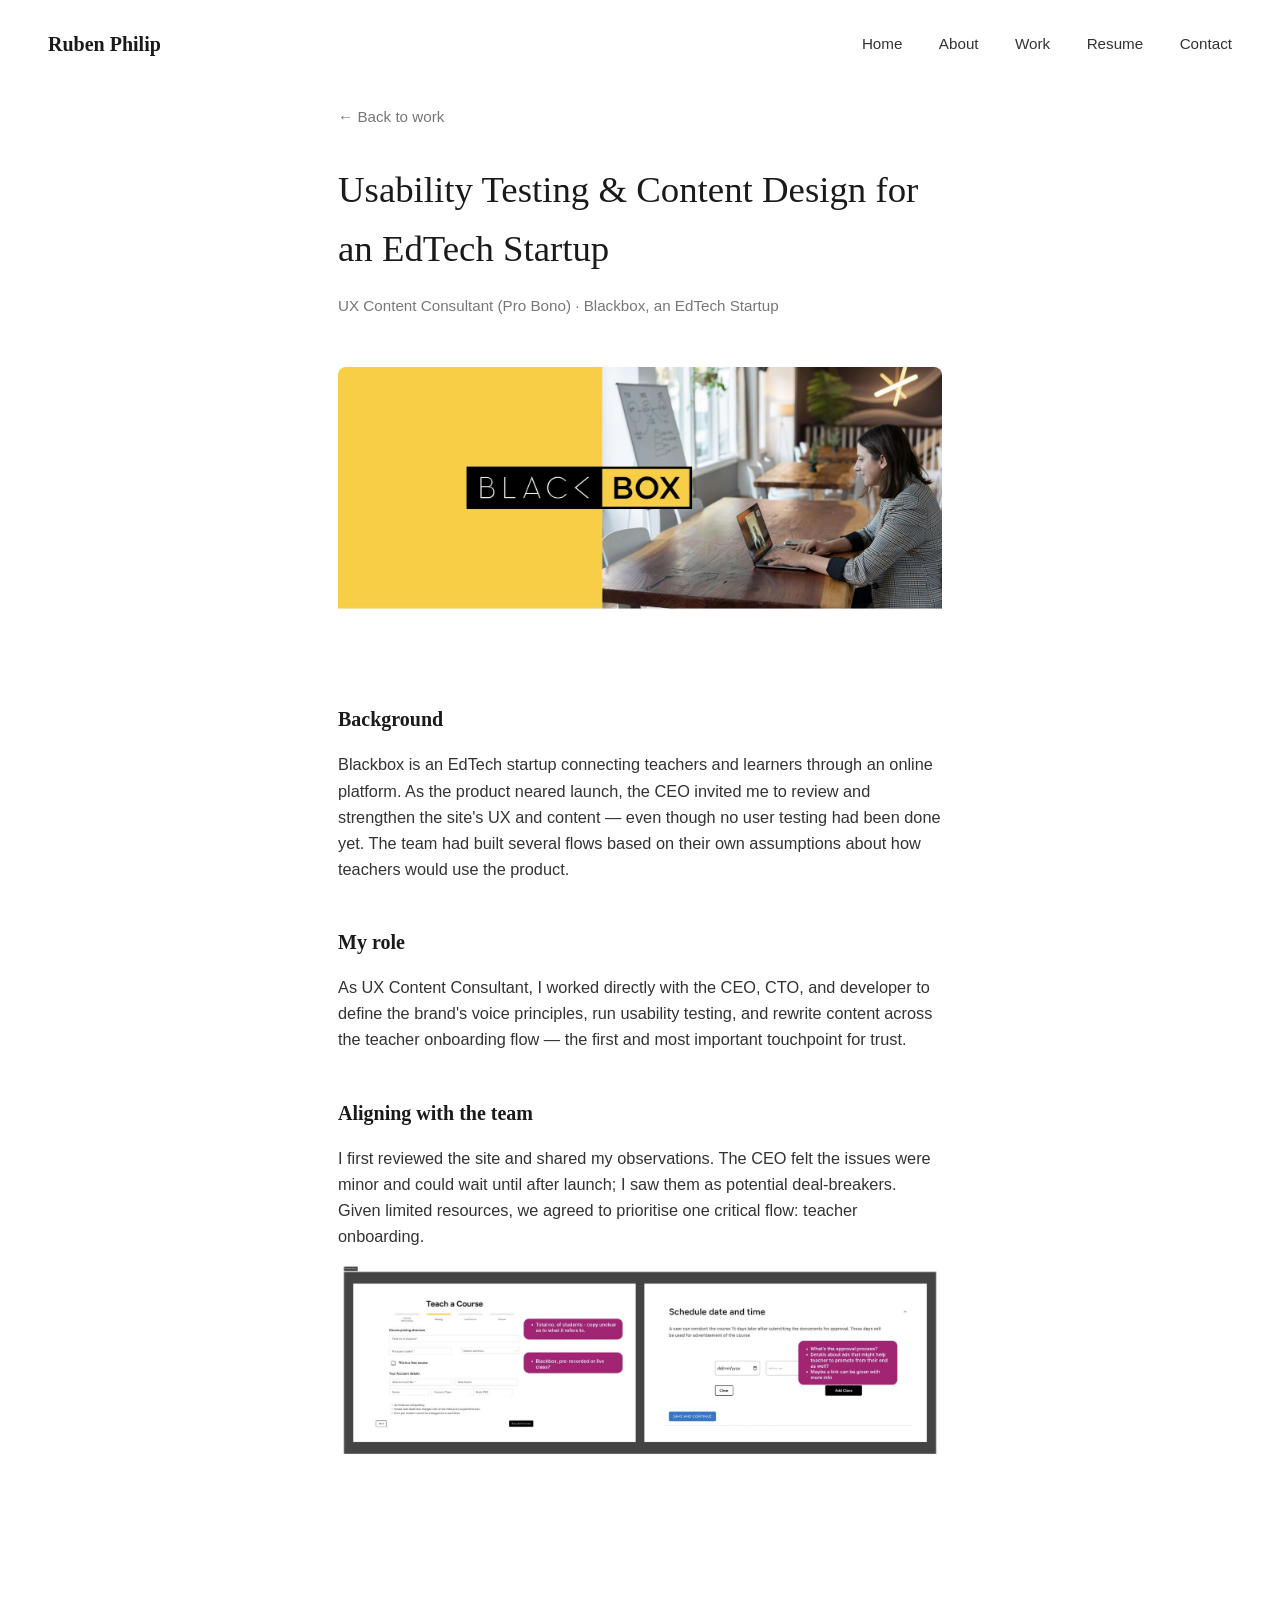
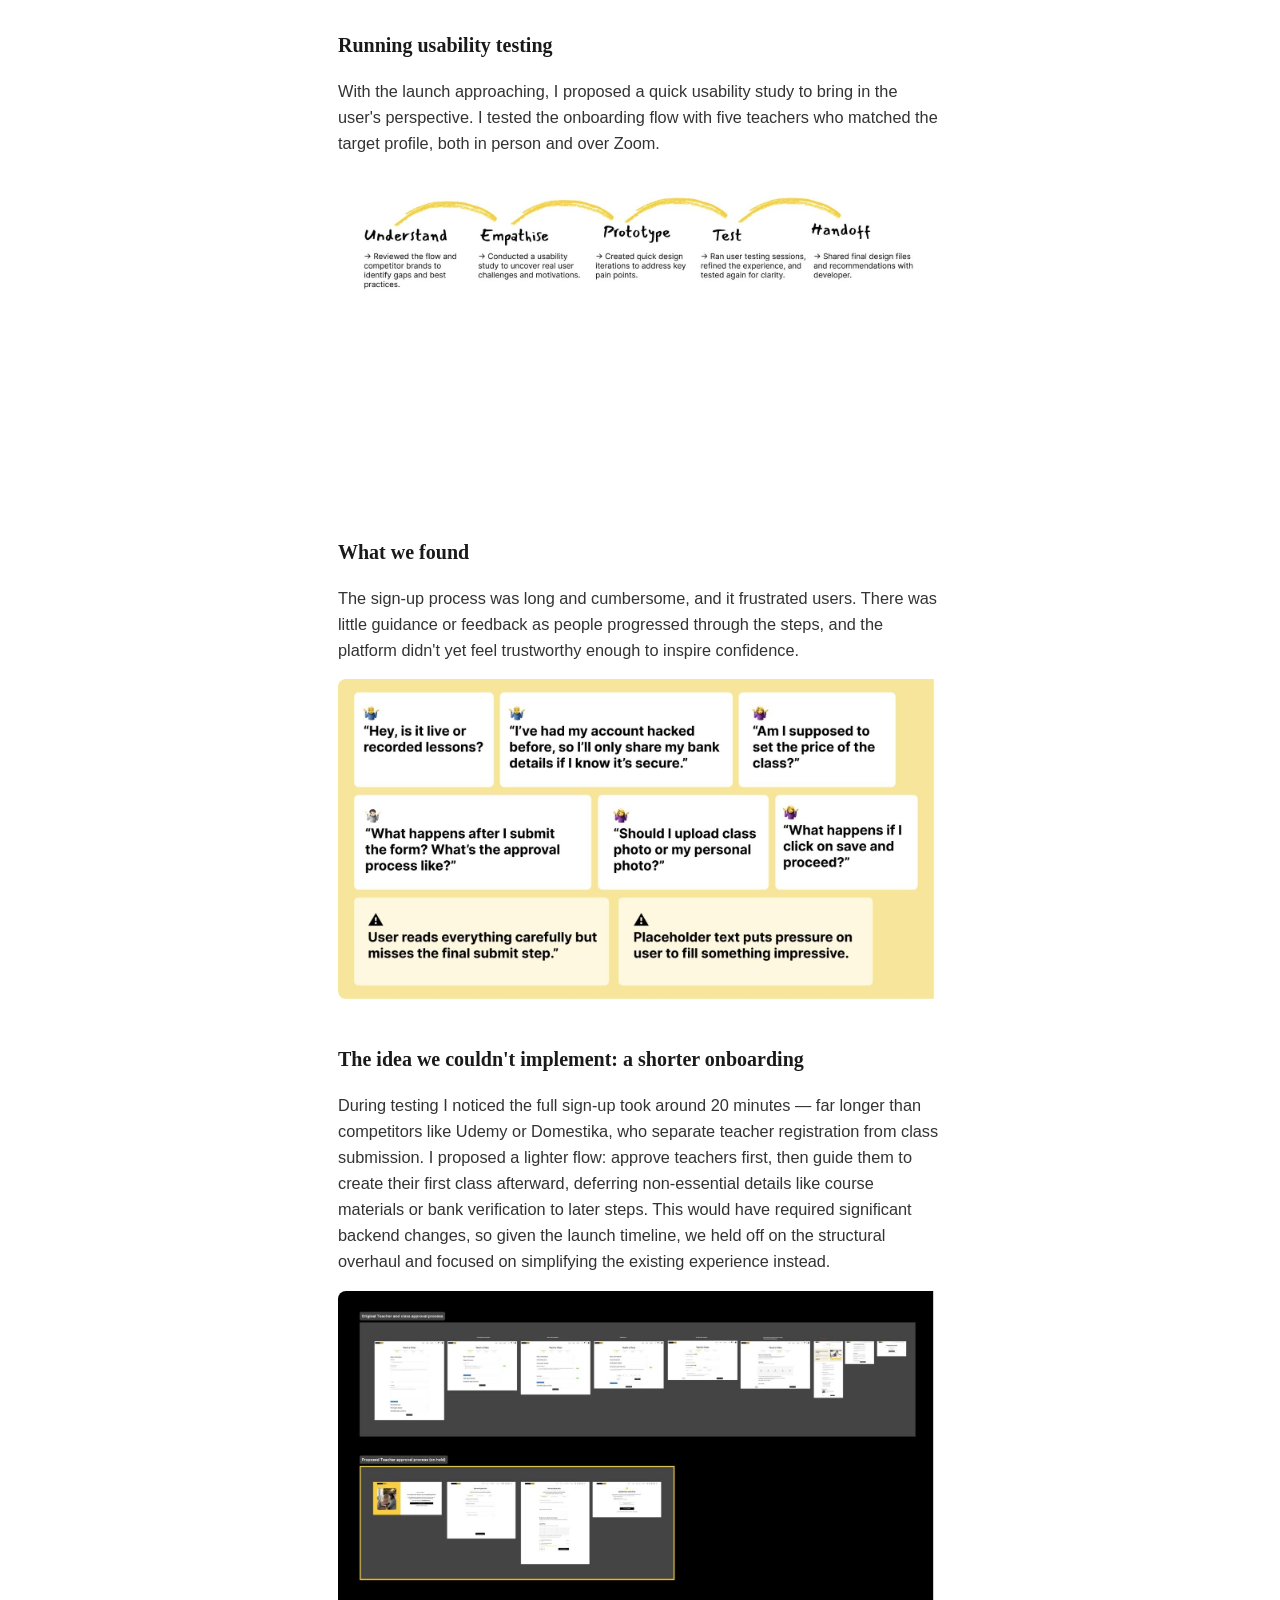
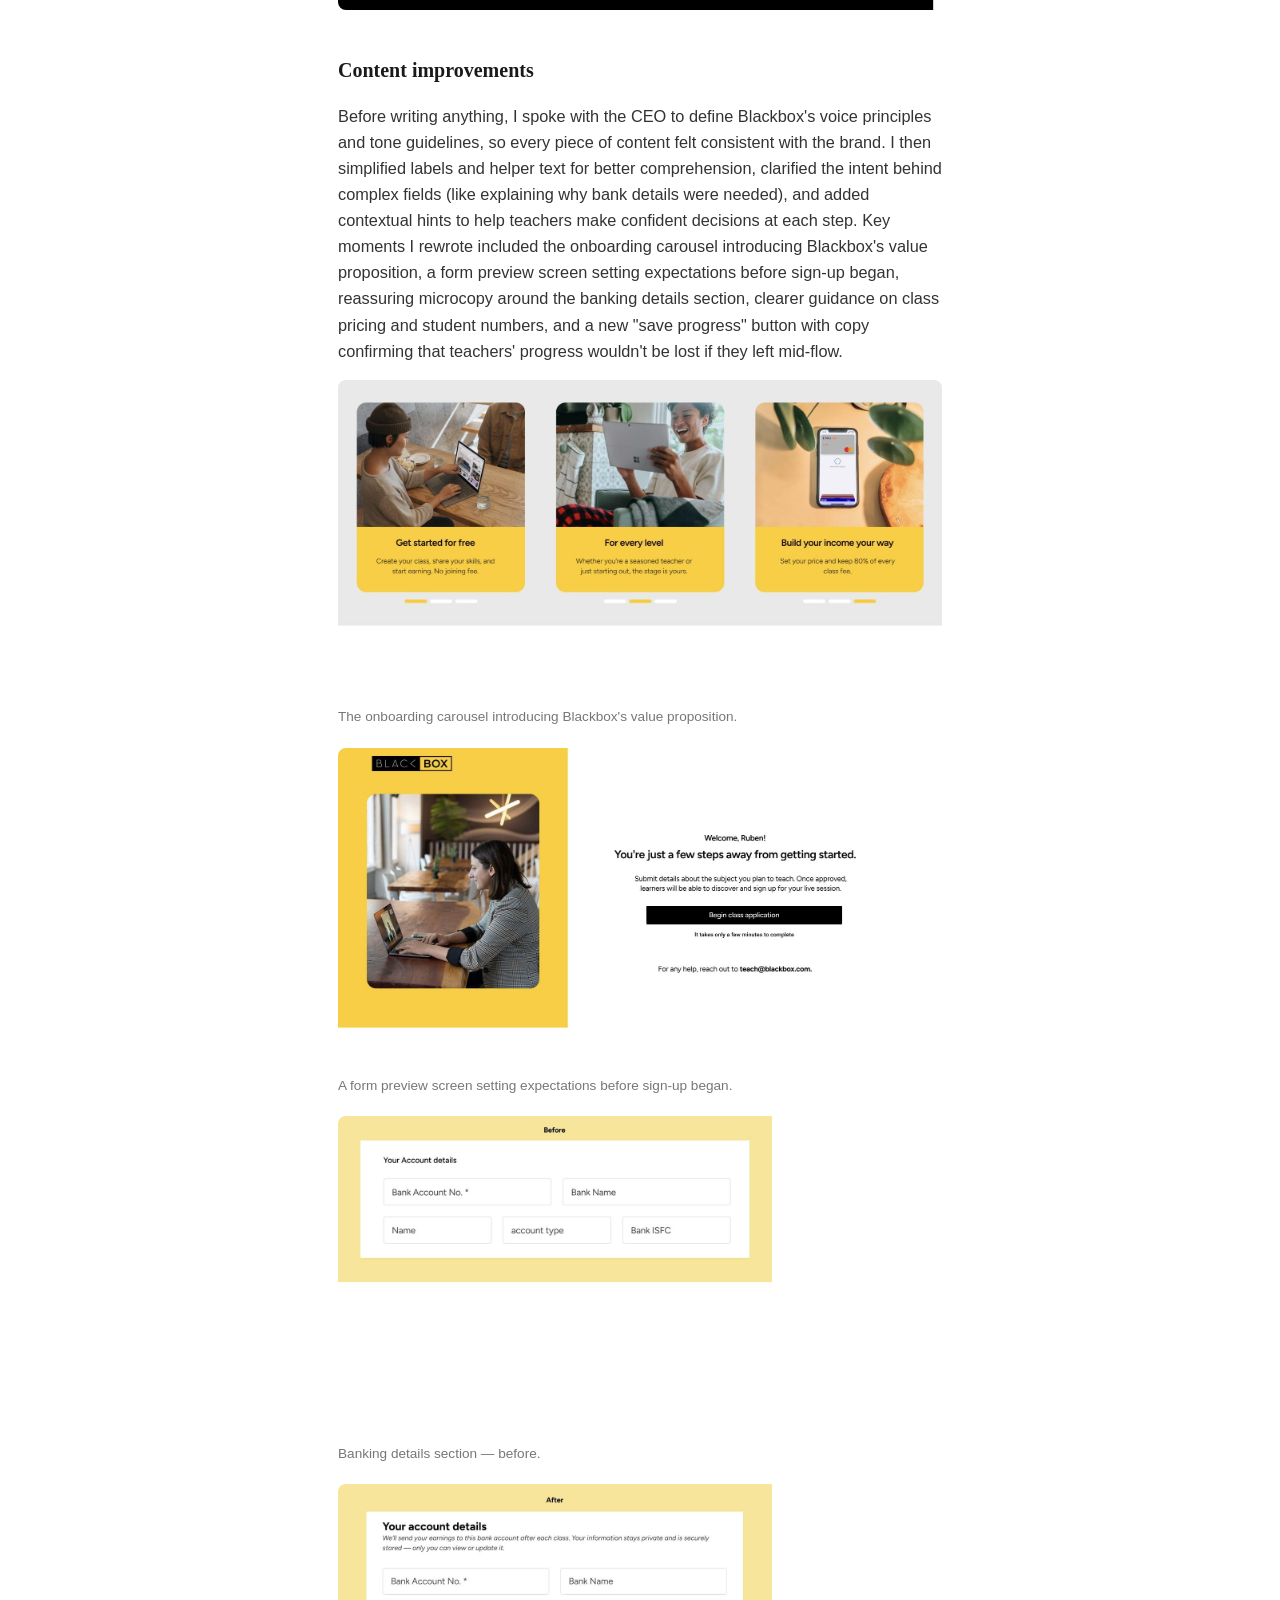
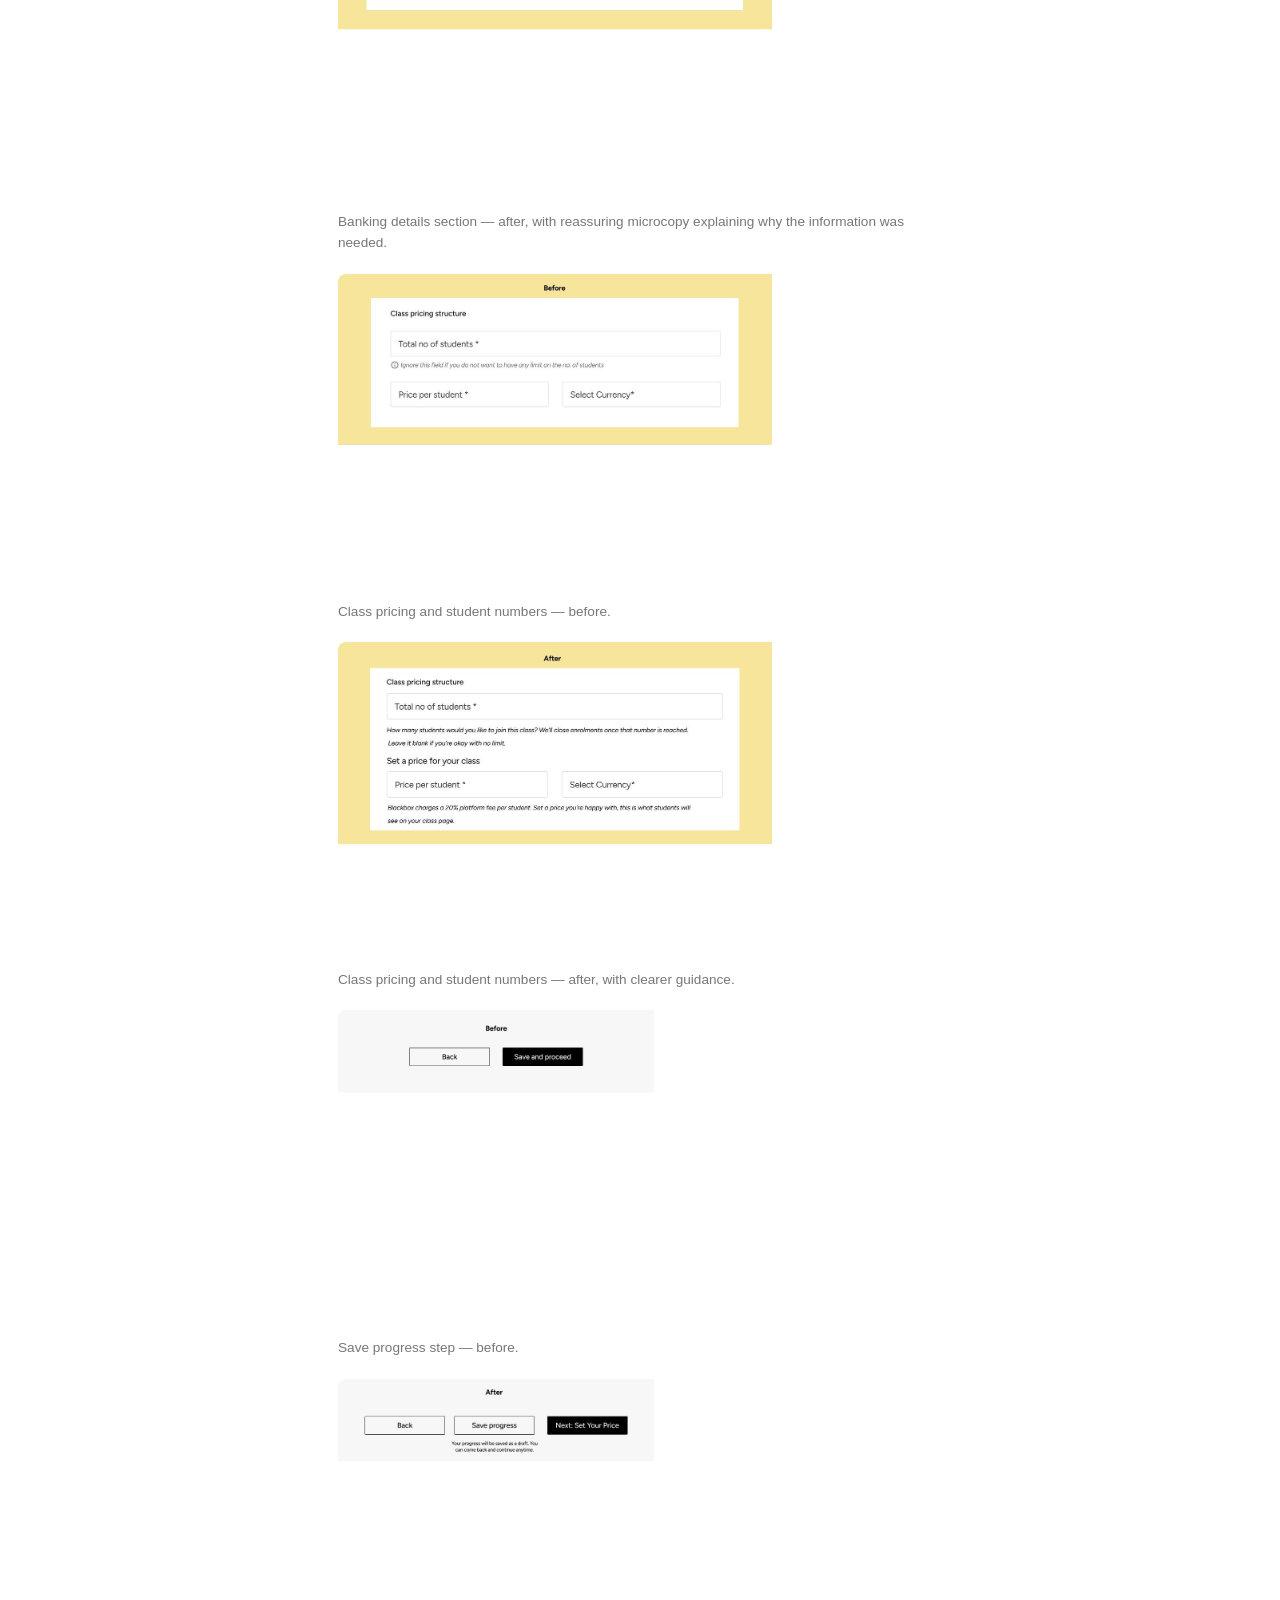
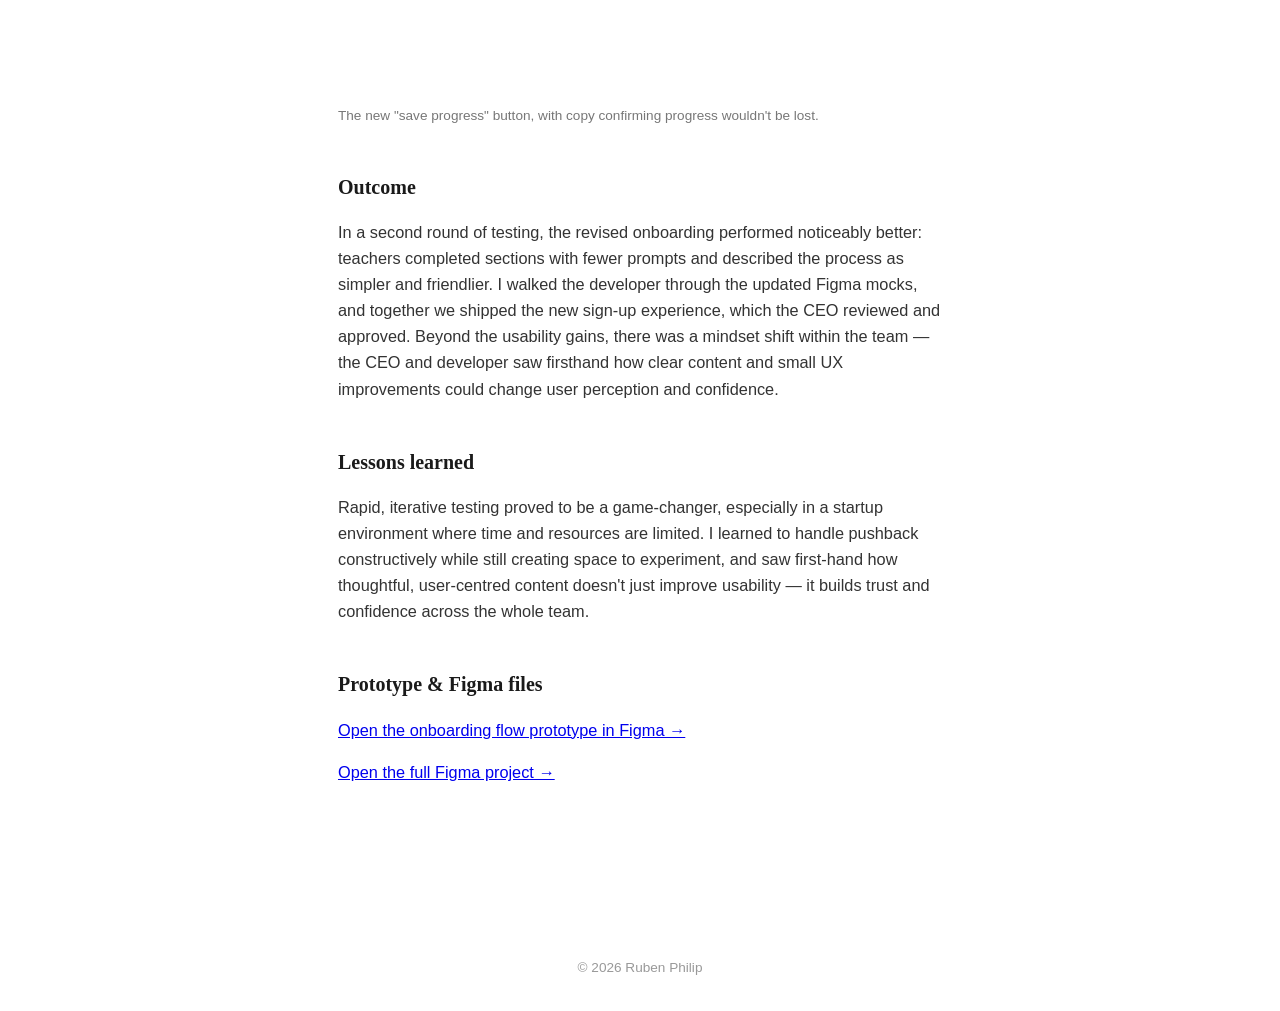
==== commit 1f8bba29: "Update project-1.html" ====
--- a/work/project-1.html
+++ b/work/project-1.html
@@ -3,7 +3,15 @@
 <head>
 <meta charset="UTF-8">
 <meta name="viewport" content="width=device-width, initial-scale=1.0">
-<title>Usability Testing &amp; Content Design for an EdTech Startup – Ruben Philip</title>
+<title>Usability Testing &amp; Content Design for an EdTech Startup - Ruben Philip</title>
+<meta name="description" content="Usability testing and content design case study for Blackbox, an EdTech startup.">
+<meta property="og:title" content="Usability Testing & Content Design for an EdTech Startup - Ruben Philip">
+<meta property="og:description" content="Usability testing and content design case study for Blackbox, an EdTech startup.">
+<meta property="og:image" content="https://rubencyriacphilip.github.io/work/images/blackbox-cover.png">
+<meta property="og:type" content="article">
+<meta property="og:url" content="https://rubencyriacphilip.github.io/work/project-1.html">
+<meta name="twitter:card" content="summary_large_image">
+<link rel="icon" href="../ruben.jpg">
 <style>
   * { box-sizing: border-box; }
   body {
@@ -96,6 +104,27 @@
     .nav .links a { margin-left: 1rem; }
     main { padding: 1rem 1.5rem 4rem; }
   }
+
+  .case-img { cursor: zoom-in; transition: opacity 0.15s ease; }
+  .case-img:hover { opacity: 0.9; }
+  .lightbox-overlay {
+    display: none;
+    position: fixed;
+    top: 0; left: 0; right: 0; bottom: 0;
+    background: rgba(0,0,0,0.85);
+    z-index: 1000;
+    align-items: center;
+    justify-content: center;
+    padding: 2rem;
+    cursor: zoom-out;
+  }
+  .lightbox-overlay.open { display: flex; }
+  .lightbox-overlay img {
+    max-width: 100%;
+    max-height: 100%;
+    border-radius: 8px;
+    box-shadow: 0 10px 40px rgba(0,0,0,0.5);
+  }
 </style>
 </head>
 <body>
@@ -103,8 +132,9 @@
     <a class="brand" href="../index.html">Ruben Philip</a>
     <div class="links">
       <a href="../index.html">Home</a>
-      <a href="../index.html#about">About</a>
-      <a href="../index.html#work">Work</a>
+      <a href="../about.html">About</a>
+      <a class="active" href="../work.html">Work</a>
+      <a href="../resume.html">Resume</a>
       <a href="../index.html#contact">Contact</a>
     </div>
   </nav>
@@ -114,7 +144,7 @@
     <h1>Usability Testing &amp; Content Design for an EdTech Startup</h1>
     <p class="case-meta">UX Content Consultant (Pro Bono) · Blackbox, an EdTech Startup</p>
 
-    <img src="images/blackbox-cover.png" alt="Blackbox product cover" style="max-width:100%;border-radius:8px;margin:1rem 0;display:block;">
+    <img src="images/blackbox-cover.png" alt="Blackbox product cover" style="max-width:100%;border-radius:8px;margin:1rem 0;display:block;" class="case-img" onclick="openLightbox(this.src, 'Blackbox product cover')">
 
     <section>
       <h2>Background</h2>
@@ -129,50 +159,50 @@
     <section>
       <h2>Aligning with the team</h2>
       <p>I first reviewed the site and shared my observations. The CEO felt the issues were minor and could wait until after launch; I saw them as potential deal-breakers. Given limited resources, we agreed to prioritise one critical flow: teacher onboarding.</p>
-    <img src="images/content-review.png" alt="Reviewing Blackbox content and flows with the team" style="max-width:100%;border-radius:8px;margin:1rem 0;display:block;">
+    <img src="images/content-review.png" alt="Reviewing Blackbox content and flows with the team" style="max-width:100%;border-radius:8px;margin:1rem 0;display:block;" class="case-img" onclick="openLightbox(this.src, 'Reviewing Blackbox content and flows with the team')">
     </section>
 
     <section>
       <h2>Running usability testing</h2>
       <p>With the launch approaching, I proposed a quick usability study to bring in the user's perspective. I tested the onboarding flow with five teachers who matched the target profile, both in person and over Zoom.</p>
-    <img src="images/process-diagram.png" alt="Usability testing process diagram" style="max-width:100%;border-radius:8px;margin:1rem 0;display:block;">
+    <img src="images/process-diagram.png" alt="Usability testing process diagram" style="max-width:100%;border-radius:8px;margin:1rem 0;display:block;" class="case-img" onclick="openLightbox(this.src, 'Usability testing process diagram')">
     </section>
 
     <section>
       <h2>What we found</h2>
       <p>The sign-up process was long and cumbersome, and it frustrated users. There was little guidance or feedback as people progressed through the steps, and the platform didn't yet feel trustworthy enough to inspire confidence.</p>
-    <img src="images/user-feedback-highlights.png" alt="Highlights from teacher usability feedback" style="max-width:100%;border-radius:8px;margin:1rem 0;display:block;">
+    <img src="images/user-feedback-highlights.png" alt="Highlights from teacher usability feedback" style="max-width:100%;border-radius:8px;margin:1rem 0;display:block;" class="case-img" onclick="openLightbox(this.src, 'Highlights from teacher usability feedback')">
     </section>
 
     <section>
       <h2>The idea we couldn't implement: a shorter onboarding</h2>
       <p>During testing I noticed the full sign-up took around 20 minutes — far longer than competitors like Udemy or Domestika, who separate teacher registration from class submission. I proposed a lighter flow: approve teachers first, then guide them to create their first class afterward, deferring non-essential details like course materials or bank verification to later steps. This would have required significant backend changes, so given the launch timeline, we held off on the structural overhaul and focused on simplifying the existing experience instead.</p>
-    <img src="images/shorter-onboarding-proposal.png" alt="Proposed shorter onboarding flow" style="max-width:100%;border-radius:8px;margin:1rem 0;display:block;">
+    <img src="images/shorter-onboarding-proposal.png" alt="Proposed shorter onboarding flow" style="max-width:100%;border-radius:8px;margin:1rem 0;display:block;" class="case-img" onclick="openLightbox(this.src, 'Proposed shorter onboarding flow')">
     </section>
 
     <section>
       <h2>Content improvements</h2>
       <p>Before writing anything, I spoke with the CEO to define Blackbox's voice principles and tone guidelines, so every piece of content felt consistent with the brand. I then simplified labels and helper text for better comprehension, clarified the intent behind complex fields (like explaining why bank details were needed), and added contextual hints to help teachers make confident decisions at each step. Key moments I rewrote included the onboarding carousel introducing Blackbox's value proposition, a form preview screen setting expectations before sign-up began, reassuring microcopy around the banking details section, clearer guidance on class pricing and student numbers, and a new "save progress" button with copy confirming that teachers' progress wouldn't be lost if they left mid-flow.</p>
 
-      <img src="images/onboarding-carousel.png" alt="Onboarding carousel introducing Blackbox" style="max-width:100%;border-radius:8px;margin:0.5rem 0 0;display:block;">
+      <img src="images/onboarding-carousel.png" alt="Onboarding carousel introducing Blackbox" style="max-width:100%;border-radius:8px;margin:0.5rem 0 0;display:block;" class="case-img" onclick="openLightbox(this.src, 'Onboarding carousel introducing Blackbox')">
       <p style="font-family:-apple-system,BlinkMacSystemFont,'Segoe UI',Arial,sans-serif;color:#777;font-size:0.85rem;margin:0.4rem 0 1.25rem;">The onboarding carousel introducing Blackbox's value proposition.</p>
 
-      <img src="images/form-preview-page.png" alt="Form preview screen" style="max-width:100%;border-radius:8px;margin:0.5rem 0 0;display:block;">
+      <img src="images/form-preview-page.png" alt="Form preview screen" style="max-width:100%;border-radius:8px;margin:0.5rem 0 0;display:block;" class="case-img" onclick="openLightbox(this.src, 'Form preview screen')">
       <p style="font-family:-apple-system,BlinkMacSystemFont,'Segoe UI',Arial,sans-serif;color:#777;font-size:0.85rem;margin:0.4rem 0 1.25rem;">A form preview screen setting expectations before sign-up began.</p>
 
-      <img src="images/banking-details-before.png" alt="Banking details section before content changes" style="max-width:100%;border-radius:8px;margin:0.5rem 0 0;display:block;">
+      <img src="images/banking-details-before.png" alt="Banking details section before content changes" style="max-width:100%;border-radius:8px;margin:0.5rem 0 0;display:block;" class="case-img" onclick="openLightbox(this.src, 'Banking details section before content changes')">
       <p style="font-family:-apple-system,BlinkMacSystemFont,'Segoe UI',Arial,sans-serif;color:#777;font-size:0.85rem;margin:0.4rem 0 1.25rem;">Banking details section — before.</p>
-      <img src="images/banking-details-after.png" alt="Banking details section after content changes" style="max-width:100%;border-radius:8px;margin:0.5rem 0 0;display:block;">
+      <img src="images/banking-details-after.png" alt="Banking details section after content changes" style="max-width:100%;border-radius:8px;margin:0.5rem 0 0;display:block;" class="case-img" onclick="openLightbox(this.src, 'Banking details section after content changes')">
       <p style="font-family:-apple-system,BlinkMacSystemFont,'Segoe UI',Arial,sans-serif;color:#777;font-size:0.85rem;margin:0.4rem 0 1.25rem;">Banking details section — after, with reassuring microcopy explaining why the information was needed.</p>
 
-      <img src="images/class-pricing-before.png" alt="Class pricing step before content changes" style="max-width:100%;border-radius:8px;margin:0.5rem 0 0;display:block;">
+      <img src="images/class-pricing-before.png" alt="Class pricing step before content changes" style="max-width:100%;border-radius:8px;margin:0.5rem 0 0;display:block;" class="case-img" onclick="openLightbox(this.src, 'Class pricing step before content changes')">
       <p style="font-family:-apple-system,BlinkMacSystemFont,'Segoe UI',Arial,sans-serif;color:#777;font-size:0.85rem;margin:0.4rem 0 1.25rem;">Class pricing and student numbers — before.</p>
-      <img src="images/class-pricing-after.png" alt="Class pricing step after content changes" style="max-width:100%;border-radius:8px;margin:0.5rem 0 0;display:block;">
+      <img src="images/class-pricing-after.png" alt="Class pricing step after content changes" style="max-width:100%;border-radius:8px;margin:0.5rem 0 0;display:block;" class="case-img" onclick="openLightbox(this.src, 'Class pricing step after content changes')">
       <p style="font-family:-apple-system,BlinkMacSystemFont,'Segoe UI',Arial,sans-serif;color:#777;font-size:0.85rem;margin:0.4rem 0 1.25rem;">Class pricing and student numbers — after, with clearer guidance.</p>
 
-      <img src="images/save-progress-before.png" alt="Save progress step before content changes" style="max-width:100%;border-radius:8px;margin:0.5rem 0 0;display:block;">
+      <img src="images/save-progress-before.png" alt="Save progress step before content changes" style="max-width:100%;border-radius:8px;margin:0.5rem 0 0;display:block;" class="case-img" onclick="openLightbox(this.src, 'Save progress step before content changes')">
       <p style="font-family:-apple-system,BlinkMacSystemFont,'Segoe UI',Arial,sans-serif;color:#777;font-size:0.85rem;margin:0.4rem 0 1.25rem;">Save progress step — before.</p>
-      <img src="images/save-progress-after.png" alt="Save progress step after content changes" style="max-width:100%;border-radius:8px;margin:0.5rem 0 0;display:block;">
+      <img src="images/save-progress-after.png" alt="Save progress step after content changes" style="max-width:100%;border-radius:8px;margin:0.5rem 0 0;display:block;" class="case-img" onclick="openLightbox(this.src, 'Save progress step after content changes')">
       <p style="font-family:-apple-system,BlinkMacSystemFont,'Segoe UI',Arial,sans-serif;color:#777;font-size:0.85rem;margin:0.4rem 0 1.25rem;">The new "save progress" button, with copy confirming progress wouldn't be lost.</p>
     
     </section>
@@ -200,5 +230,22 @@
   </main>
 
   <footer>© 2026 Ruben Philip</footer>
+
+  <div class="lightbox-overlay" id="lightboxOverlay" onclick="closeLightbox()">
+    <img id="lightboxImg" src="" alt="">
+  </div>
+  <script>
+    function openLightbox(src, alt) {
+      document.getElementById('lightboxImg').src = src;
+      document.getElementById('lightboxImg').alt = alt;
+      document.getElementById('lightboxOverlay').classList.add('open');
+    }
+    function closeLightbox() {
+      document.getElementById('lightboxOverlay').classList.remove('open');
+    }
+    document.addEventListener('keydown', function(e) {
+      if (e.key === 'Escape') closeLightbox();
+    });
+  </script>
 </body>
 </html>
